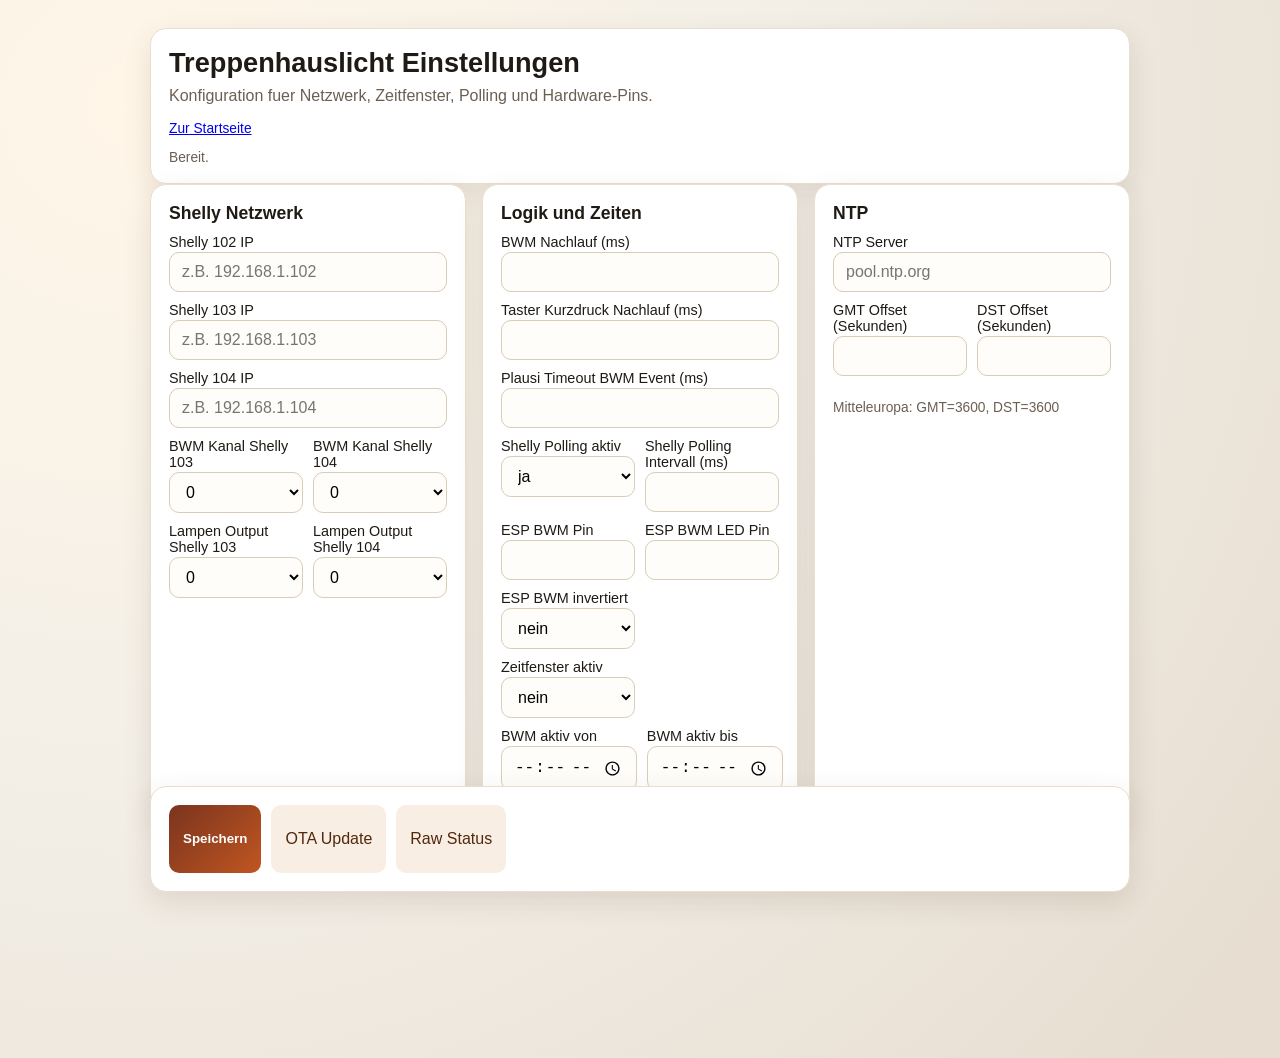
==== data/settings.html @ cbac5c5d "feat: add settings page for configuration of Shelly devices and automation - Introduced a new HTML s" ====
<!doctype html>
<html lang="de">
  <head>
    <meta charset="utf-8">
    <meta name="viewport" content="width=device-width,initial-scale=1,viewport-fit=cover">
    <meta name="theme-color" content="#7b341e">
    <meta name="apple-mobile-web-app-capable" content="yes">
    <meta name="apple-mobile-web-app-title" content="Treppenlicht">
    <title>Treppenhauslicht Einstellungen</title>
    <link rel="icon" type="image/png" sizes="32x32" href="/favicon-32x32.png">
    <link rel="icon" type="image/png" sizes="16x16" href="/favicon-16x16.png">
    <link rel="icon" type="image/svg+xml" href="/favicon.svg">
    <link rel="apple-touch-icon" sizes="180x180" href="/apple-touch-icon.png">
    <link rel="manifest" href="/site.webmanifest">
    <style>
      :root {
        color-scheme: light;
        --bg: #f3efe7;
        --card: #ffffff;
        --text: #1f1a14;
        --accent: #7b341e;
        --accent-2: #c05621;
        --muted: #6b5f52;
      }
      body {
        margin: 0;
        font-family: "Trebuchet MS", "Segoe UI", Tahoma, sans-serif;
        background: radial-gradient(circle at 10% 10%, #fff6e8 0%, var(--bg) 45%, #e6dccf 100%);
        color: var(--text);
        -webkit-text-size-adjust: 100%;
      }
      .wrap {
        max-width: 980px;
        margin: 28px auto;
        padding: 0 16px 88px;
      }
      .grid {
        display: grid;
        gap: 16px;
        grid-template-columns: repeat(auto-fit, minmax(280px, 1fr));
      }
      .card {
        background: var(--card);
        border-radius: 16px;
        padding: 18px;
        box-shadow: 0 10px 28px rgba(71, 46, 30, 0.12);
        border: 1px solid #eadfce;
      }
      h1 {
        margin: 0 0 8px;
        font-size: 1.7rem;
      }
      h2 {
        margin: 0 0 10px;
        font-size: 1.1rem;
      }
      .lead {
        margin-top: 0;
        color: var(--muted);
      }
      label {
        display: block;
        font-size: 0.9rem;
        margin-bottom: 2px;
      }
      input, select {
        width: 100%;
        box-sizing: border-box;
        border: 1px solid #d9ccb8;
        border-radius: 10px;
        padding: 10px 12px;
        margin-bottom: 10px;
        background: #fffdf9;
        font-size: 16px;
      }
      .row {
        display: grid;
        grid-template-columns: 1fr 1fr;
        gap: 10px;
      }
      button {
        border: 0;
        border-radius: 10px;
        padding: 12px 14px;
        cursor: pointer;
        font-weight: 600;
        min-height: 44px;
      }
      .primary {
        background: linear-gradient(135deg, var(--accent) 0%, var(--accent-2) 100%);
        color: #fff;
      }
      .ghost {
        background: #f8eee3;
        color: #52290f;
      }
      .status {
        font-family: Consolas, "Courier New", monospace;
        white-space: pre-wrap;
        background: #f8f5ef;
        border-radius: 10px;
        padding: 10px;
        font-size: 0.88rem;
        max-height: 260px;
        overflow: auto;
      }
      .debuglog {
        font-family: Consolas, "Courier New", monospace;
        white-space: pre-wrap;
        background: #fffaf3;
        border: 1px solid #ecdcc5;
        border-radius: 10px;
        padding: 10px;
        font-size: 0.84rem;
        min-height: 170px;
        max-height: 280px;
        overflow: auto;
      }
      .hint {
        color: var(--muted);
        font-size: 0.86rem;
      }
      .ok {
        color: #0f7a35;
      }
      .err {
        color: #aa1f2d;
      }
      .actions {
        display: flex;
        gap: 10px;
        flex-wrap: wrap;
      }
      .bottom-actions {
        position: sticky;
        bottom: 8px;
        z-index: 5;
        backdrop-filter: blur(4px);
      }
      .menu-toggle {
        display: none;
      }
      .menu-panel {
        display: block;
      }
      .actions a {
        display: inline-flex;
        align-items: center;
        justify-content: center;
        padding: 12px 14px;
        border-radius: 10px;
        background: #f8eee3;
        color: #52290f;
        text-decoration: none;
        min-height: 44px;
      }
      @media (max-width: 680px) {
        .wrap {
          margin: 12px auto;
          padding: 0 10px 84px;
        }
        .card {
          border-radius: 12px;
          padding: 14px;
        }
        .row {
          grid-template-columns: 1fr;
        }
        .actions {
          flex-direction: column;
          gap: 8px;
        }
        .actions button,
        .actions a {
          width: 100%;
          padding: 10px 12px;
          min-height: 40px;
          font-size: 0.9rem;
        }
        .bottom-actions {
          position: fixed;
          left: 10px;
          right: 10px;
          bottom: calc(8px + env(safe-area-inset-bottom));
          max-width: 520px;
          margin: 0 auto;
          padding: 0;
          border: 0;
          box-shadow: none;
          background: transparent;
          backdrop-filter: none;
          z-index: 20;
        }
        .menu-toggle {
          display: block;
          width: 100%;
          border-radius: 14px;
          min-height: 46px;
          box-shadow: 0 8px 20px rgba(71, 46, 30, 0.16);
        }
        .menu-panel {
          display: none;
          margin-bottom: 10px;
          padding: 10px;
          border-radius: 14px;
          background: rgba(255, 255, 255, 0.97);
          border: 1px solid #eadfce;
          box-shadow: 0 8px 20px rgba(71, 46, 30, 0.14);
          backdrop-filter: blur(8px);
        }
        .menu-panel.open {
          display: block;
        }
        .menu-panel .actions {
          flex-direction: row;
          gap: 8px;
        }
        .menu-panel .actions button,
        .menu-panel .actions a {
          flex: 1 1 0;
          min-width: 0;
          padding: 9px 10px;
          min-height: 38px;
          font-size: 0.8rem;
        }
      }
    </style>
  </head>
  <body>
    <div class="wrap">
      <div class="card">
        <h1>Treppenhauslicht Einstellungen</h1>
        <p class="lead">Konfiguration fuer Netzwerk, Zeitfenster, Polling und Hardware-Pins.</p>
        <p class="hint"><a href="/">Zur Startseite</a></p>
        <div id="saveResult" class="hint">Bereit.</div>
      </div>

      <div class="grid">
        <div class="card">
          <h2>Shelly Netzwerk</h2>
          <label for="s102">Shelly 102 IP</label>
          <input id="s102" placeholder="z.B. 192.168.1.102">

          <label for="s103">Shelly 103 IP</label>
          <input id="s103" placeholder="z.B. 192.168.1.103">

          <label for="s104">Shelly 104 IP</label>
          <input id="s104" placeholder="z.B. 192.168.1.104">

          <div class="row">
            <div>
              <label for="ch103">BWM Kanal Shelly 103</label>
              <select id="ch103"><option value="0">0</option><option value="1">1</option></select>
            </div>
            <div>
              <label for="ch104">BWM Kanal Shelly 104</label>
              <select id="ch104"><option value="0">0</option><option value="1">1</option></select>
            </div>
          </div>

          <div class="row">
            <div>
              <label for="out103">Lampen Output Shelly 103</label>
              <select id="out103"><option value="0">0</option><option value="1">1</option></select>
            </div>
            <div>
              <label for="out104">Lampen Output Shelly 104</label>
              <select id="out104"><option value="0">0</option><option value="1">1</option></select>
            </div>
          </div>
        </div>

        <div class="card">
          <h2>Logik und Zeiten</h2>
          <label for="motionDelay">BWM Nachlauf (ms)</label>
          <input id="motionDelay" type="number" min="100" step="100">

          <label for="buttonDelay">Taster Kurzdruck Nachlauf (ms)</label>
          <input id="buttonDelay" type="number" min="100" step="100">

          <label for="eventTimeout">Plausi Timeout BWM Event (ms)</label>
          <input id="eventTimeout" type="number" min="1000" step="1000">

          <div class="row">
            <div>
              <label for="pollingEnabled">Shelly Polling aktiv</label>
              <select id="pollingEnabled"><option value="true">ja</option><option value="false">nein</option></select>
            </div>
            <div>
              <label for="pollingInterval">Shelly Polling Intervall (ms)</label>
              <input id="pollingInterval" type="number" min="1000" step="500">
            </div>
          </div>

          <div class="row">
            <div>
              <label for="espPin">ESP BWM Pin</label>
              <input id="espPin" type="number" min="0" max="39">
            </div>
            <div>
              <label for="espLedPin">ESP BWM LED Pin</label>
              <input id="espLedPin" type="number" min="0" max="39">
            </div>
          </div>

          <div class="row">
            <div>
              <label for="espInvert">ESP BWM invertiert</label>
              <select id="espInvert"><option value="false">nein</option><option value="true">ja</option></select>
            </div>
            <div>
            </div>
          </div>

          <div class="row">
            <div>
              <label for="windowEnabled">Zeitfenster aktiv</label>
              <select id="windowEnabled"><option value="false">nein</option><option value="true">ja</option></select>
            </div>
            <div></div>
          </div>

          <div class="row">
            <div>
              <label for="start">BWM aktiv von</label>
              <input id="start" type="time">
            </div>
            <div>
              <label for="end">BWM aktiv bis</label>
              <input id="end" type="time">
            </div>
          </div>
        </div>

        <div class="card">
          <h2>NTP</h2>
          <label for="ntp">NTP Server</label>
          <input id="ntp" placeholder="pool.ntp.org">
          <div class="row">
            <div>
              <label for="gmt">GMT Offset (Sekunden)</label>
              <input id="gmt" type="number" step="3600">
            </div>
            <div>
              <label for="dst">DST Offset (Sekunden)</label>
              <input id="dst" type="number" step="3600">
            </div>
          </div>
          <p class="hint">Mitteleuropa: GMT=3600, DST=3600</p>
        </div>
      </div>

      <div class="card bottom-actions" style="margin-top:16px">
        <button class="primary menu-toggle" id="menuBtn" type="button">Menü</button>
        <div class="menu-panel" id="menuPanel">
          <div class="actions">
            <button class="primary" id="saveBtn" type="button">Speichern</button>
            <a href="/update">OTA Update</a>
            <a href="/status">Raw Status</a>
          </div>
        </div>
      </div>
    </div>

    <script>
      const q = (id) => document.getElementById(id);

      const toMins = (hhmm) => {
        const [h, m] = (hhmm || "00:00").split(":").map(Number);
        return ((h || 0) * 60 + (m || 0)) % 1440;
      };

      const minsToHHMM = (mins) => {
        const m = ((Number(mins) || 0) + 1440) % 1440;
        const h = String(Math.floor(m / 60)).padStart(2, "0");
        const mm = String(m % 60).padStart(2, "0");
        return `${h}:${mm}`;
      };

      async function loadConfig() {
        const r = await fetch("/api/config");
        const c = await r.json();

        q("s102").value = c.shelly102Ip || "";
        q("s103").value = c.shelly103Ip || "";
        q("s104").value = c.shelly104Ip || "";
        q("ch103").value = String(c.shelly103MotionChannel ?? 0);
        q("ch104").value = String(c.shelly104MotionChannel ?? 0);
        q("out103").value = String(c.shelly103OutputChannel ?? 0);
        q("out104").value = String(c.shelly104OutputChannel ?? 0);
        q("motionDelay").value = c.motionOffDelayMs ?? 60000;
        q("buttonDelay").value = c.buttonShortOverrideMs ?? 120000;
        q("eventTimeout").value = c.motionEventTimeoutMs ?? 180000;
        q("pollingEnabled").value = String(c.shellyPollingEnabled ?? true);
        q("pollingInterval").value = c.shellyPollIntervalMs ?? 5000;
        q("espPin").value = c.espMotionPin ?? 12;
        q("espLedPin").value = c.espMotionLedPin ?? 32;
        q("espInvert").value = String(Boolean(c.espMotionInvert));
        q("windowEnabled").value = String(Boolean(c.timeWindowEnabled));
        q("start").value = c.motionStartHHMM || minsToHHMM(c.motionStartMin || 0);
        q("end").value = c.motionEndHHMM || minsToHHMM(c.motionEndMin || 0);
        q("ntp").value = c.ntpServer || "pool.ntp.org";
        q("gmt").value = c.gmtOffsetSec ?? 3600;
        q("dst").value = c.daylightOffsetSec ?? 3600;
      }

      async function saveConfig() {
        const payload = {
          shelly102Ip: q("s102").value.trim(),
          shelly103Ip: q("s103").value.trim(),
          shelly104Ip: q("s104").value.trim(),
          shelly103MotionChannel: Number(q("ch103").value),
          shelly104MotionChannel: Number(q("ch104").value),
          shelly103OutputChannel: Number(q("out103").value),
          shelly104OutputChannel: Number(q("out104").value),
          motionOffDelayMs: Number(q("motionDelay").value),
          buttonShortOverrideMs: Number(q("buttonDelay").value),
          motionEventTimeoutMs: Number(q("eventTimeout").value),
          shellyPollingEnabled: q("pollingEnabled").value === "true",
          shellyPollIntervalMs: Number(q("pollingInterval").value),
          espMotionPin: Number(q("espPin").value),
          espMotionLedPin: Number(q("espLedPin").value),
          espMotionInvert: q("espInvert").value === "true",
          timeWindowEnabled: q("windowEnabled").value === "true",
          motionStartMin: toMins(q("start").value),
          motionEndMin: toMins(q("end").value),
          ntpServer: q("ntp").value.trim(),
          gmtOffsetSec: Number(q("gmt").value),
          daylightOffsetSec: Number(q("dst").value)
        };

        const r = await fetch("/api/config", {
          method: "POST",
          headers: { "Content-Type": "application/json" },
          body: JSON.stringify(payload)
        });

        const box = q("saveResult");
        if (r.ok) {
          box.className = "ok";
          box.textContent = "Gespeichert.";
        } else {
          box.className = "err";
          box.textContent = "Speichern fehlgeschlagen.";
        }
      }

      q("saveBtn").addEventListener("click", saveConfig);
      q("menuBtn").addEventListener("click", () => {
        q("menuPanel").classList.toggle("open");
      });

      loadConfig();
    </script>
  </body>
</html>
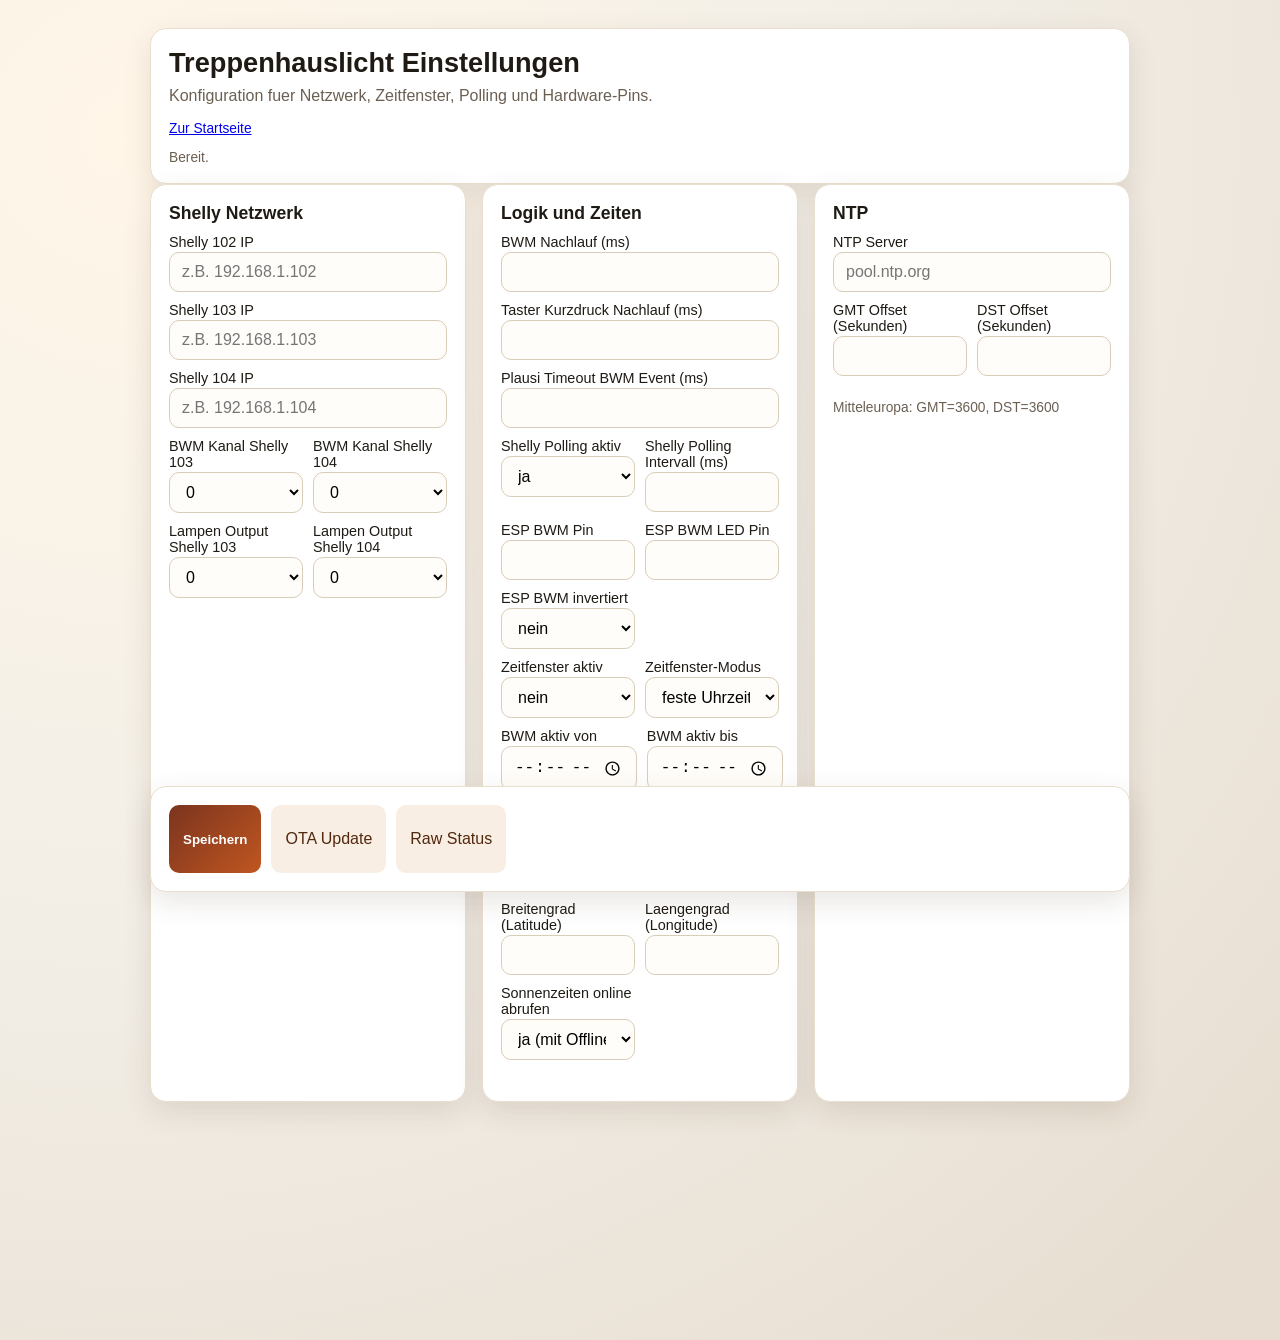
==== commit dd979b26: "Implement sun-based time window logic for lighting control - Added configuration options for sun-bas" ====
--- a/data/settings.html
+++ b/data/settings.html
@@ -317,10 +317,13 @@
               <label for="windowEnabled">Zeitfenster aktiv</label>
               <select id="windowEnabled"><option value="false">nein</option><option value="true">ja</option></select>
             </div>
-            <div></div>
-          </div>
-
-          <div class="row">
+            <div>
+              <label for="windowMode">Zeitfenster-Modus</label>
+              <select id="windowMode"><option value="fixed">feste Uhrzeit</option><option value="sun">Sonnenauf-/untergang</option></select>
+            </div>
+          </div>
+
+          <div class="row" id="fixedWindowRow">
             <div>
               <label for="start">BWM aktiv von</label>
               <input id="start" type="time">
@@ -330,6 +333,37 @@
               <input id="end" type="time">
             </div>
           </div>
+
+          <div class="row" id="sunWindowRow">
+            <div>
+              <label for="sunsetOffset">Offset vor Sonnenuntergang (Min)</label>
+              <input id="sunsetOffset" type="number" step="1">
+            </div>
+            <div>
+              <label for="sunriseOffset">Offset nach Sonnenaufgang (Min)</label>
+              <input id="sunriseOffset" type="number" step="1">
+            </div>
+          </div>
+
+          <div class="row" id="sunLocationRow">
+            <div>
+              <label for="latitude">Breitengrad (Latitude)</label>
+              <input id="latitude" type="number" step="0.0001" min="-90" max="90">
+            </div>
+            <div>
+              <label for="longitude">Laengengrad (Longitude)</label>
+              <input id="longitude" type="number" step="0.0001" min="-180" max="180">
+            </div>
+          </div>
+
+          <div class="row" id="sunOnlineRow">
+            <div>
+              <label for="sunOnline">Sonnenzeiten online abrufen</label>
+              <select id="sunOnline"><option value="true">ja (mit Offline-Fallback)</option><option value="false">nein (nur Berechnung)</option></select>
+            </div>
+            <div></div>
+          </div>
+          <p class="hint" id="sunHint"></p>
         </div>
 
         <div class="card">
@@ -397,8 +431,15 @@
         q("espLedPin").value = c.espMotionLedPin ?? 32;
         q("espInvert").value = String(Boolean(c.espMotionInvert));
         q("windowEnabled").value = String(Boolean(c.timeWindowEnabled));
+        q("windowMode").value = c.windowUseSun ? "sun" : "fixed";
         q("start").value = c.motionStartHHMM || minsToHHMM(c.motionStartMin || 0);
         q("end").value = c.motionEndHHMM || minsToHHMM(c.motionEndMin || 0);
+        q("sunsetOffset").value = c.sunsetOffsetMin ?? 0;
+        q("sunriseOffset").value = c.sunriseOffsetMin ?? 0;
+        q("latitude").value = c.latitude ?? 52.52;
+        q("longitude").value = c.longitude ?? 13.405;
+        q("sunOnline").value = String(c.sunOnlineLookup ?? true);
+        updateWindowModeVisibility();
         q("ntp").value = c.ntpServer || "pool.ntp.org";
         q("gmt").value = c.gmtOffsetSec ?? 3600;
         q("dst").value = c.daylightOffsetSec ?? 3600;
@@ -424,6 +465,12 @@
           timeWindowEnabled: q("windowEnabled").value === "true",
           motionStartMin: toMins(q("start").value),
           motionEndMin: toMins(q("end").value),
+          windowUseSun: q("windowMode").value === "sun",
+          sunsetOffsetMin: Number(q("sunsetOffset").value),
+          sunriseOffsetMin: Number(q("sunriseOffset").value),
+          latitude: Number(q("latitude").value),
+          longitude: Number(q("longitude").value),
+          sunOnlineLookup: q("sunOnline").value === "true",
           ntpServer: q("ntp").value.trim(),
           gmtOffsetSec: Number(q("gmt").value),
           daylightOffsetSec: Number(q("dst").value)
@@ -450,7 +497,30 @@
         q("menuPanel").classList.toggle("open");
       });
 
+      function updateWindowModeVisibility() {
+        const useSun = q("windowMode").value === "sun";
+        q("fixedWindowRow").style.display = useSun ? "none" : "";
+        q("sunWindowRow").style.display = useSun ? "" : "none";
+        q("sunLocationRow").style.display = useSun ? "" : "none";
+        q("sunOnlineRow").style.display = useSun ? "" : "none";
+      }
+
+      q("windowMode").addEventListener("change", updateWindowModeVisibility);
+
+      async function loadSunHint() {
+        try {
+          const r = await fetch("/api/state");
+          const s = await r.json();
+          if (s.sunrise && s.sunset) {
+            q("sunHint").textContent = `Heute berechnet: Sonnenaufgang ${s.sunrise}, Sonnenuntergang ${s.sunset}`;
+          }
+        } catch (e) {
+          // Ignorieren, Hinweis bleibt leer
+        }
+      }
+
       loadConfig();
+      loadSunHint();
     </script>
   </body>
 </html>
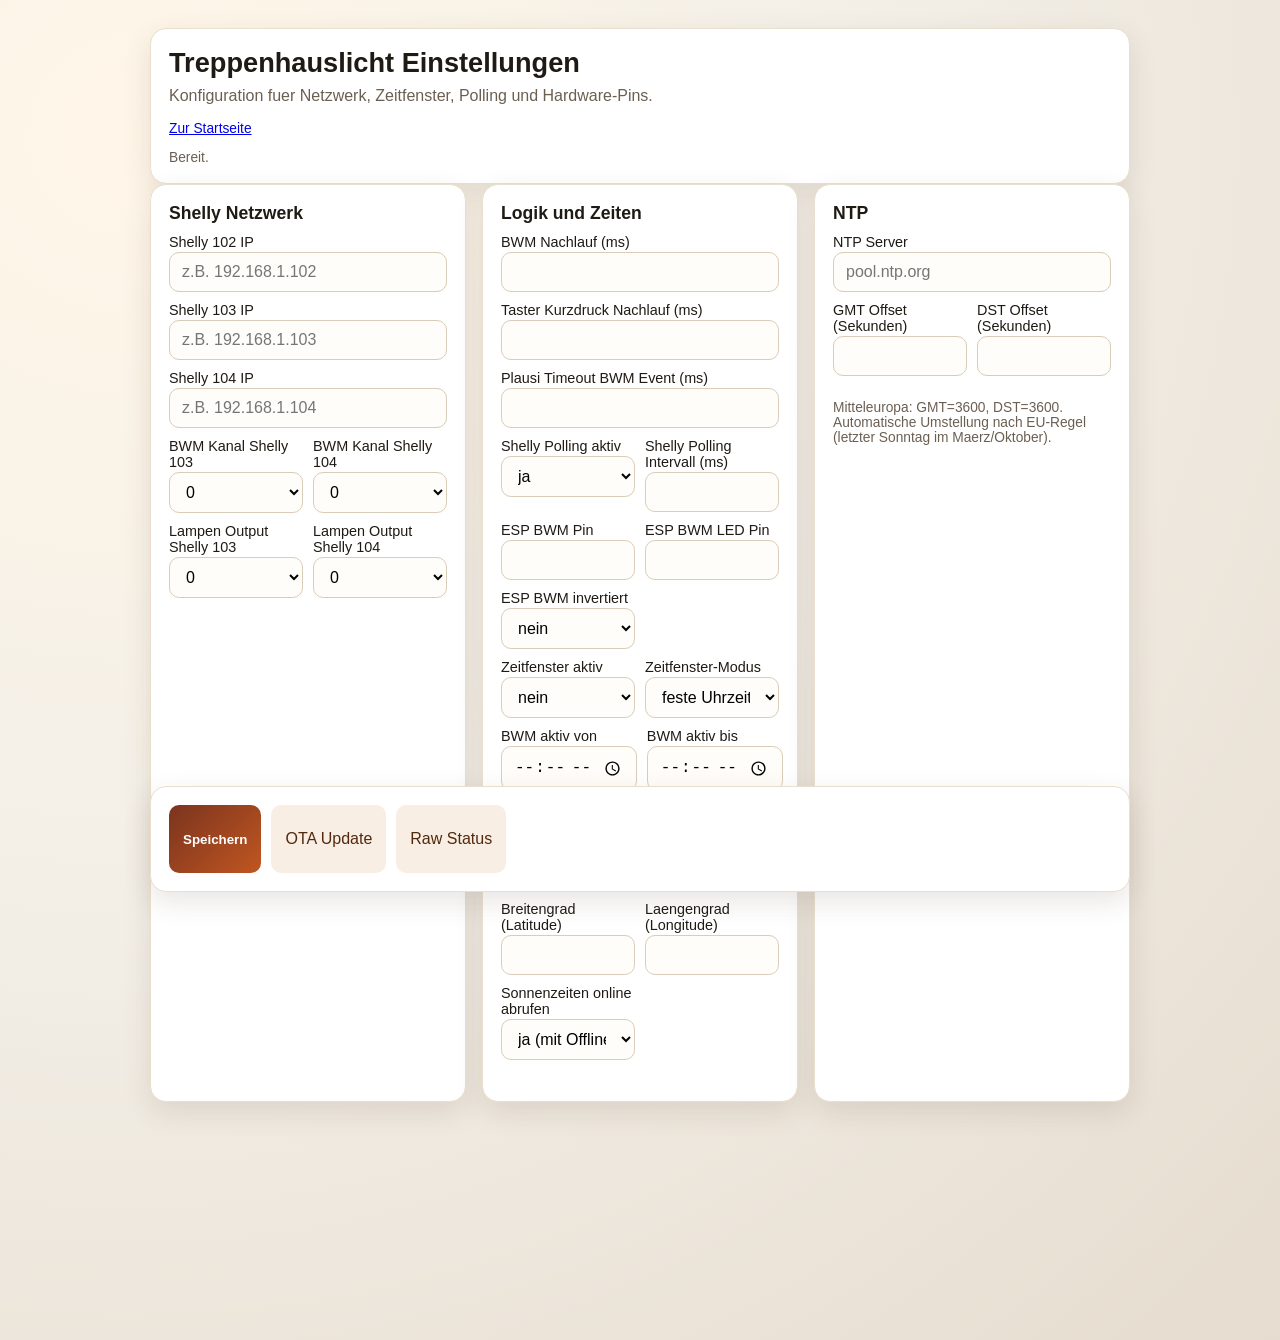
==== commit 5c5bce07: "feat: enhance time zone configuration and update API endpoints for status" ====
--- a/data/settings.html
+++ b/data/settings.html
@@ -380,7 +380,7 @@
               <input id="dst" type="number" step="3600">
             </div>
           </div>
-          <p class="hint">Mitteleuropa: GMT=3600, DST=3600</p>
+          <p class="hint">Mitteleuropa: GMT=3600, DST=3600. Automatische Umstellung nach EU-Regel (letzter Sonntag im Maerz/Oktober).</p>
         </div>
       </div>
 
@@ -509,7 +509,7 @@
 
       async function loadSunHint() {
         try {
-          const r = await fetch("/api/state");
+          const r = await fetch("/api/status");
           const s = await r.json();
           if (s.sunrise && s.sunset) {
             q("sunHint").textContent = `Heute berechnet: Sonnenaufgang ${s.sunrise}, Sonnenuntergang ${s.sunset}`;
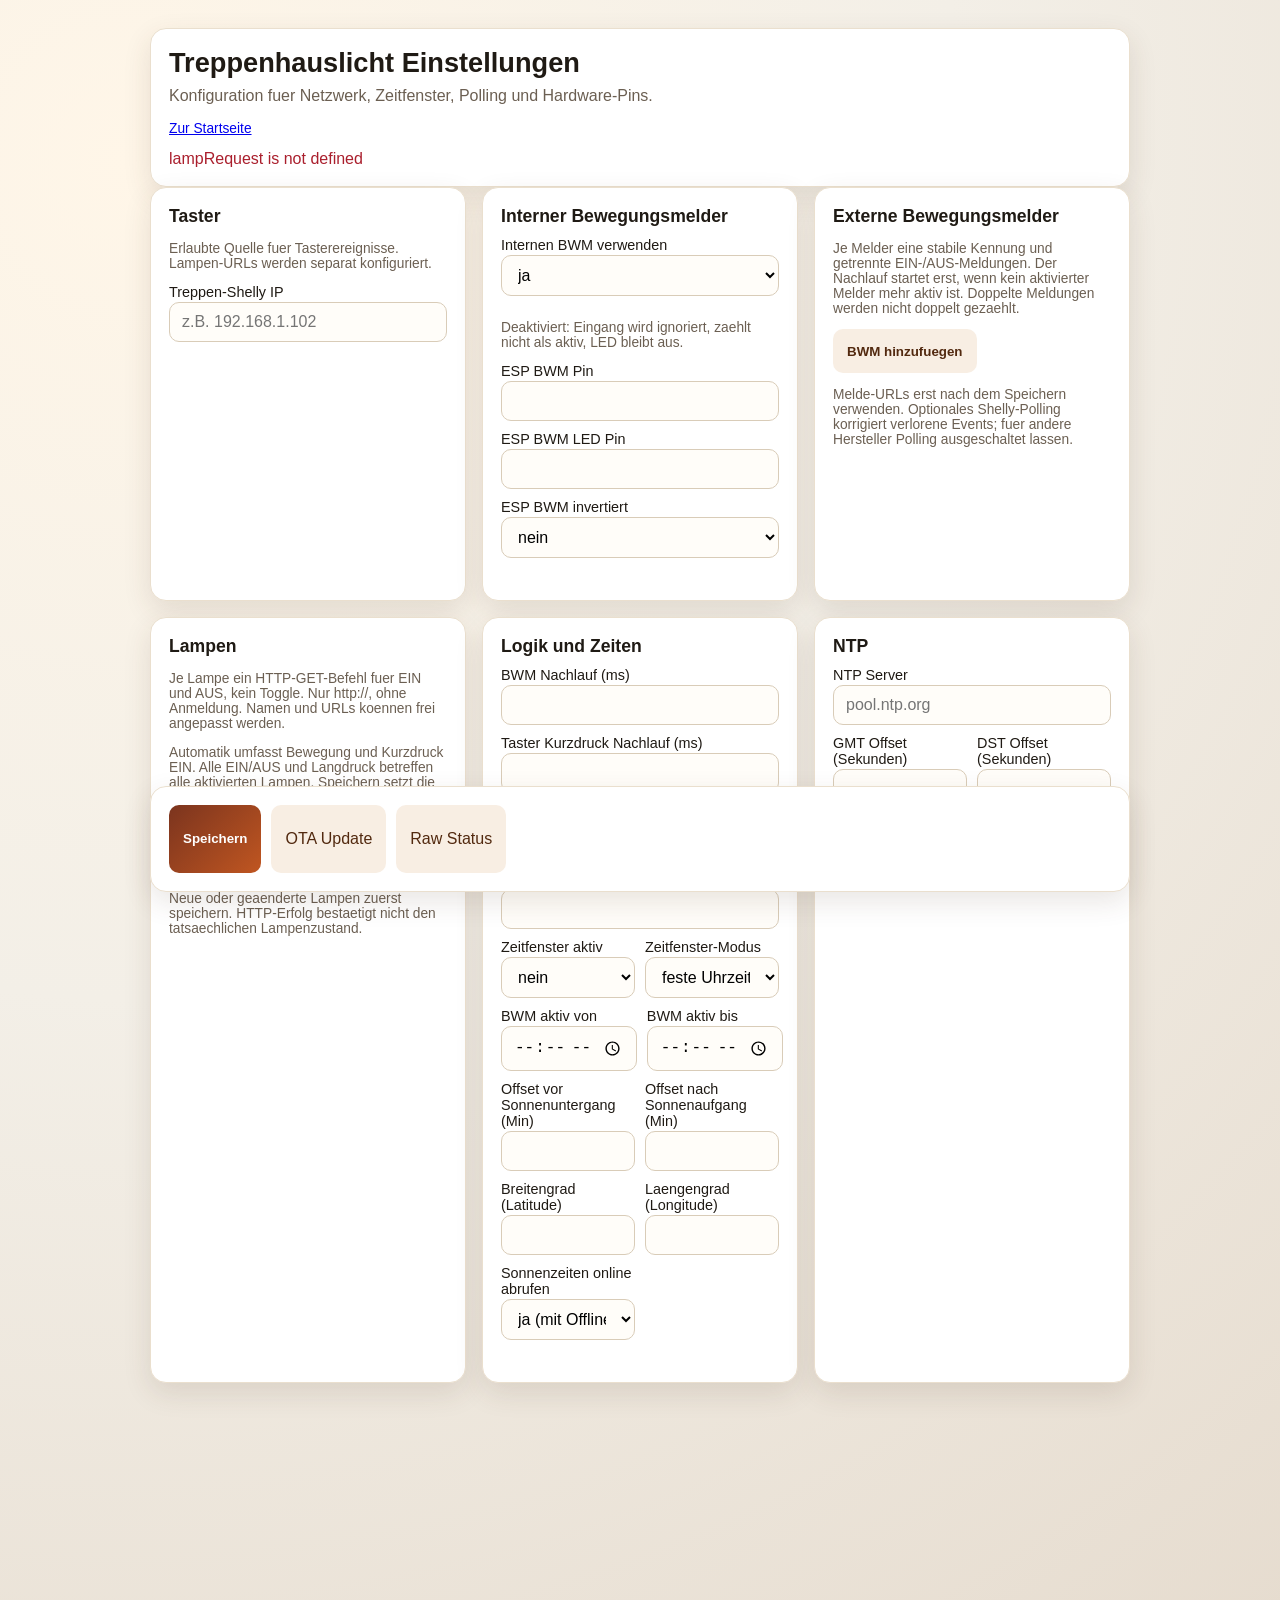
==== commit 52132dfa: "feat: Refactor app configuration to support legacy lamps and motion sensors - Introduced legacyLamps" ====
--- a/data/settings.html
+++ b/data/settings.html
@@ -120,6 +120,15 @@
         color: var(--muted);
         font-size: 0.86rem;
       }
+      .lamp-editor, .motion-editor {
+        border-top: 1px solid #eadfce;
+        margin-top: 16px;
+        padding-top: 16px;
+      }
+      .lamp-editor input[type="checkbox"], .motion-editor input[type="checkbox"] {
+        width: auto;
+        margin-right: 8px;
+      }
       .ok {
         color: #0f7a35;
       }
@@ -237,37 +246,43 @@
 
       <div class="grid">
         <div class="card">
-          <h2>Shelly Netzwerk</h2>
-          <label for="s102">Shelly 102 IP</label>
+          <h2>Taster</h2>
+          <p class="hint">Erlaubte Quelle fuer Tasterereignisse. Lampen-URLs werden separat konfiguriert.</p>
+          <label for="s102">Treppen-Shelly IP</label>
           <input id="s102" placeholder="z.B. 192.168.1.102">
-
-          <label for="s103">Shelly 103 IP</label>
-          <input id="s103" placeholder="z.B. 192.168.1.103">
-
-          <label for="s104">Shelly 104 IP</label>
-          <input id="s104" placeholder="z.B. 192.168.1.104">
-
-          <div class="row">
-            <div>
-              <label for="ch103">BWM Kanal Shelly 103</label>
-              <select id="ch103"><option value="0">0</option><option value="1">1</option></select>
-            </div>
-            <div>
-              <label for="ch104">BWM Kanal Shelly 104</label>
-              <select id="ch104"><option value="0">0</option><option value="1">1</option></select>
-            </div>
-          </div>
-
-          <div class="row">
-            <div>
-              <label for="out103">Lampen Output Shelly 103</label>
-              <select id="out103"><option value="0">0</option><option value="1">1</option></select>
-            </div>
-            <div>
-              <label for="out104">Lampen Output Shelly 104</label>
-              <select id="out104"><option value="0">0</option><option value="1">1</option></select>
-            </div>
-          </div>
+        </div>
+
+        <div class="card">
+          <h2>Interner Bewegungsmelder</h2>
+          <label for="espEnabled">Internen BWM verwenden</label>
+          <select id="espEnabled"><option value="true">ja</option><option value="false">nein</option></select>
+          <p class="hint">Deaktiviert: Eingang wird ignoriert, zaehlt nicht als aktiv, LED bleibt aus.</p>
+          <label for="espPin">ESP BWM Pin</label>
+          <input id="espPin" type="number" min="0" max="39">
+          <label for="espLedPin">ESP BWM LED Pin</label>
+          <input id="espLedPin" type="number" min="0" max="39">
+          <label for="espInvert">ESP BWM invertiert</label>
+          <select id="espInvert"><option value="false">nein</option><option value="true">ja</option></select>
+          <p class="hint" id="localMotionStatus"></p>
+        </div>
+
+        <div class="card">
+          <h2>Externe Bewegungsmelder</h2>
+          <p class="hint">Je Melder eine stabile Kennung und getrennte EIN-/AUS-Meldungen. Der Nachlauf startet erst, wenn kein aktivierter Melder mehr aktiv ist. Doppelte Meldungen werden nicht doppelt gezaehlt.</p>
+          <div id="motionEditors"></div>
+          <button class="ghost" id="addMotionBtn" type="button" disabled>BWM hinzufuegen</button>
+          <p class="hint" id="motionLimit"></p>
+          <p class="hint">Melde-URLs erst nach dem Speichern verwenden. Optionales Shelly-Polling korrigiert verlorene Events; fuer andere Hersteller Polling ausgeschaltet lassen.</p>
+        </div>
+
+        <div class="card">
+          <h2>Lampen</h2>
+          <p class="hint">Je Lampe ein HTTP-GET-Befehl fuer EIN und AUS, kein Toggle. Nur http://, ohne Anmeldung. Namen und URLs koennen frei angepasst werden.</p>
+          <p class="hint">Automatik umfasst Bewegung und Kurzdruck EIN. Alle EIN/AUS und Langdruck betreffen alle aktivierten Lampen. Speichern setzt die Lampen zunaechst AUS.</p>
+          <div id="lampEditors"></div>
+          <button class="ghost" id="addLampBtn" type="button" disabled>Lampe hinzufuegen</button>
+          <p class="hint" id="lampLimit"></p>
+          <p class="hint">Tests verwenden den gespeicherten Stand. Neue oder geaenderte Lampen zuerst speichern. HTTP-Erfolg bestaetigt nicht den tatsaechlichen Lampenzustand.</p>
         </div>
 
         <div class="card">
@@ -281,36 +296,8 @@
           <label for="eventTimeout">Plausi Timeout BWM Event (ms)</label>
           <input id="eventTimeout" type="number" min="1000" step="1000">
 
-          <div class="row">
-            <div>
-              <label for="pollingEnabled">Shelly Polling aktiv</label>
-              <select id="pollingEnabled"><option value="true">ja</option><option value="false">nein</option></select>
-            </div>
-            <div>
-              <label for="pollingInterval">Shelly Polling Intervall (ms)</label>
-              <input id="pollingInterval" type="number" min="1000" step="500">
-            </div>
-          </div>
-
-          <div class="row">
-            <div>
-              <label for="espPin">ESP BWM Pin</label>
-              <input id="espPin" type="number" min="0" max="39">
-            </div>
-            <div>
-              <label for="espLedPin">ESP BWM LED Pin</label>
-              <input id="espLedPin" type="number" min="0" max="39">
-            </div>
-          </div>
-
-          <div class="row">
-            <div>
-              <label for="espInvert">ESP BWM invertiert</label>
-              <select id="espInvert"><option value="false">nein</option><option value="true">ja</option></select>
-            </div>
-            <div>
-            </div>
-          </div>
+          <label for="pollingInterval">BWM Shelly-Polling Intervall (ms)</label>
+          <input id="pollingInterval" type="number" min="1000" max="60000" step="500">
 
           <div class="row">
             <div>
@@ -388,7 +375,7 @@
         <button class="primary menu-toggle" id="menuBtn" type="button">Menü</button>
         <div class="menu-panel" id="menuPanel">
           <div class="actions">
-            <button class="primary" id="saveBtn" type="button">Speichern</button>
+            <button class="primary" id="saveBtn" type="button" disabled>Speichern</button>
             <a href="/update">OTA Update</a>
             <a href="/status">Raw Status</a>
           </div>
@@ -396,8 +383,187 @@
       </div>
     </div>
 
+    <script src="/lamps.js"></script>
+    <script src="/motion.js"></script>
     <script>
       const q = (id) => document.getElementById(id);
+      let savedLamps = new Map();
+      let maxLamps = 0;
+      let maxMotionSensors = 0;
+
+      function readMotionEditor(editor) {
+        return {
+          id: editor.dataset.id,
+          name: editor.querySelector('[data-field="name"]').value.trim(),
+          enabled: editor.querySelector('[data-field="enabled"]').checked,
+          pollingEnabled: editor.querySelector('[data-field="pollingEnabled"]').checked,
+          pollHost: editor.querySelector('[data-field="pollHost"]').value.trim(),
+          pollChannel: Number(editor.querySelector('[data-field="pollChannel"]').value),
+          legacyNode: editor.dataset.legacyNode
+        };
+      }
+
+      function updateMotionLimit() {
+        const count = q("motionEditors").children.length;
+        q("addMotionBtn").disabled = count >= maxMotionSensors;
+        q("motionLimit").textContent = `${count} / ${maxMotionSensors} externe BWM`;
+      }
+
+      function addMotionEditor(sensor) {
+        const editor = document.createElement("section");
+        editor.className = "motion-editor";
+        editor.dataset.id = sensor.id;
+        editor.dataset.legacyNode = sensor.legacyNode;
+        editor.innerHTML = `
+          <label>Name <input data-field="name" maxlength="80"></label>
+          <label>Kennung <input data-field="id" readonly></label>
+          <label><input data-field="enabled" type="checkbox">Aktiviert</label>
+          <label><input data-field="pollingEnabled" type="checkbox">Shelly-Polling verwenden</label>
+          <label>Polling Host (IP oder Hostname, optional :Port) <input data-field="pollHost" placeholder="192.168.178.103"></label>
+          <label>Eingangskanal <input data-field="pollChannel" type="number" min="0" max="255"></label>
+          <label>EIN-Melde-URL <input data-url="on" readonly></label>
+          <button class="ghost" data-copy="on" type="button">EIN-URL kopieren</button>
+          <label>AUS-Melde-URL <input data-url="off" readonly></label>
+          <button class="ghost" data-copy="off" type="button">AUS-URL kopieren</button>
+          <p class="hint motion-legacy"></p>
+          <p class="hint motion-status" role="status"></p>
+          <button class="ghost" data-remove type="button">Entfernen</button>`;
+        for (const field of ["id", "name", "pollHost", "pollChannel"]) {
+          editor.querySelector(`[data-field="${field}"]`).value = sensor[field];
+        }
+        for (const field of ["enabled", "pollingEnabled"]) {
+          editor.querySelector(`[data-field="${field}"]`).checked = sensor[field];
+        }
+        for (const on of [true, false]) {
+          const field = editor.querySelector(`[data-url="${on ? "on" : "off"}"]`);
+          field.value = motionEventUrl(location.origin, sensor.id, on);
+          editor.querySelector(`[data-copy="${on ? "on" : "off"}"]`).addEventListener("click", async () => {
+            field.focus();
+            field.select();
+            if (!navigator.clipboard || !window.isSecureContext) {
+              q("saveResult").className = "hint";
+              q("saveResult").textContent = "URL markiert. Mit Strg+C oder dem Kopiermenue kopieren.";
+              return;
+            }
+            try {
+              await navigator.clipboard.writeText(field.value);
+              q("saveResult").className = "hint";
+              q("saveResult").textContent = "URL kopiert.";
+            } catch (e) {
+              showError(new Error(`Kopieren fehlgeschlagen: ${e.message}. URL ist zum manuellen Kopieren markiert.`));
+            }
+          });
+        }
+        const pollToggle = editor.querySelector('[data-field="pollingEnabled"]');
+        const updatePolling = () => {
+          editor.querySelector('[data-field="pollHost"]').disabled = !pollToggle.checked;
+          // Legacy event URLs still use this channel even when polling is off.
+          editor.querySelector('[data-field="pollChannel"]').disabled = !pollToggle.checked && !sensor.legacyNode;
+        };
+        pollToggle.addEventListener("change", updatePolling);
+        updatePolling();
+        editor.querySelector(".motion-legacy").textContent = sensor.legacyNode ?
+          `Bisherige URLs mit node=${sensor.legacyNode} funktionieren weiterhin. Kanalfilter entspricht dem Eingangskanal.` : "";
+        editor.querySelector("[data-remove]").addEventListener("click", () => {
+          editor.remove();
+          updateMotionLimit();
+        });
+        q("motionEditors").append(editor);
+        updateMotionLimit();
+      }
+
+      function showError(error) {
+        q("saveResult").className = "err";
+        q("saveResult").textContent = error.message;
+      }
+
+      function readLampEditor(editor) {
+        return {
+          id: editor.dataset.id,
+          name: editor.querySelector('[data-field="name"]').value.trim(),
+          onUrl: editor.querySelector('[data-field="onUrl"]').value.trim(),
+          offUrl: editor.querySelector('[data-field="offUrl"]').value.trim(),
+          enabled: editor.querySelector('[data-field="enabled"]').checked,
+          automation: editor.querySelector('[data-field="automation"]').checked,
+          buttonGuard: editor.querySelector('[data-field="buttonGuard"]').checked
+        };
+      }
+
+      function updateLampEditor(editor) {
+        const lamp = readLampEditor(editor);
+        const saved = savedLamps.get(lamp.id);
+        const canTest = lamp.enabled && saved && JSON.stringify(saved) === JSON.stringify(lamp);
+        editor.querySelectorAll("[data-test]").forEach((button) => { button.disabled = !canTest; });
+        editor.querySelector(".lamp-test-hint").textContent = canTest ? "" : "Zum Testen aktivieren und Aenderungen speichern.";
+      }
+
+      function updateLampLimit() {
+        const count = q("lampEditors").children.length;
+        q("addLampBtn").disabled = count >= maxLamps;
+        q("lampLimit").textContent = `${count} / ${maxLamps} Lampen (ESP32-Speicherlimit)`;
+      }
+
+      function addLampEditor(lamp) {
+        const editor = document.createElement("section");
+        editor.className = "lamp-editor";
+        editor.dataset.id = lamp.id;
+        editor.innerHTML = `
+          <label>Name <input data-field="name" maxlength="80"></label>
+          <label>EIN-URL <input data-field="onUrl" type="url" maxlength="512" placeholder="http://192.168.178.102/rpc/Switch.Set?id=0&on=true"></label>
+          <label>AUS-URL <input data-field="offUrl" type="url" maxlength="512" placeholder="http://192.168.178.102/rpc/Switch.Set?id=0&on=false"></label>
+          <label><input data-field="enabled" type="checkbox">Aktiviert</label>
+          <label><input data-field="automation" type="checkbox">Bei Bewegung / Kurzdruck EIN einschalten</label>
+          <label><input data-field="buttonGuard" type="checkbox">Taster-Rueckkopplungsschutz (Treppen-Shelly)</label>
+          <div class="actions">
+            <button class="ghost" data-test="true" type="button">EIN testen</button>
+            <button class="ghost" data-test="false" type="button">AUS testen</button>
+            <button class="ghost" data-remove type="button">Entfernen</button>
+          </div>
+          <p class="hint lamp-test-hint"></p>
+          <p class="hint lamp-status" role="status"></p>`;
+        for (const field of ["name", "onUrl", "offUrl"]) editor.querySelector(`[data-field="${field}"]`).value = lamp[field];
+        for (const field of ["enabled", "automation", "buttonGuard"]) editor.querySelector(`[data-field="${field}"]`).checked = lamp[field];
+        editor.addEventListener("input", () => updateLampEditor(editor));
+        editor.querySelector("[data-remove]").addEventListener("click", () => {
+          editor.remove();
+          updateLampLimit();
+        });
+        editor.querySelectorAll("[data-test]").forEach((button) => {
+          button.addEventListener("click", async () => {
+            button.disabled = true;
+            try {
+              await lampRequest("/api/manual/relay", { id: lamp.id, on: button.dataset.test === "true" });
+              editor.querySelector(".lamp-status").textContent = "Test angefordert ...";
+              await loadLampStatus();
+            } catch (e) {
+              showError(e);
+            } finally {
+              updateLampEditor(editor);
+            }
+          });
+        });
+        q("lampEditors").append(editor);
+        updateLampEditor(editor);
+        updateLampLimit();
+      }
+
+      async function loadLampStatus() {
+        const state = await lampRequest("/api/status");
+        const local = state.motionSensors.find((sensor) => sensor.local);
+        q("localMotionStatus").textContent = local ? motionStatusText(local) : "";
+        for (const editor of q("motionEditors").children) {
+          const sensor = state.motionSensors.find((entry) => entry.id === editor.dataset.id);
+          const status = editor.querySelector(".motion-status");
+          status.textContent = sensor ? motionStatusText(sensor) : "Noch nicht gespeichert";
+          status.classList.toggle("err", Boolean(sensor && sensor.enabled && (sensor.timedOut || sensor.pollHealthy === false)));
+        }
+        for (const editor of q("lampEditors").children) {
+          const lamp = state.lamps.find((entry) => entry.id === editor.dataset.id);
+          const status = editor.querySelector(".lamp-status");
+          status.textContent = lamp ? lampStatusText(lamp) : "Noch nicht gespeichert";
+          status.classList.toggle("err", Boolean(lamp && lamp.error && !lamp.pending));
+        }
+      }
 
       const toMins = (hhmm) => {
         const [h, m] = (hhmm || "00:00").split(":").map(Number);
@@ -412,20 +578,23 @@
       };
 
       async function loadConfig() {
-        const r = await fetch("/api/config");
-        const c = await r.json();
+        const c = await lampRequest("/api/config");
+        maxLamps = c.maxLamps;
+        maxMotionSensors = c.maxMotionSensors;
+        q("motionEditors").replaceChildren();
+        c.motionSensors.forEach(addMotionEditor);
+        updateMotionLimit();
+        savedLamps = new Map(c.lamps.map((lamp) => [lamp.id, lamp]));
+        q("lampEditors").replaceChildren();
+        c.lamps.forEach(addLampEditor);
+        updateLampLimit();
+        q("saveBtn").disabled = false;
 
         q("s102").value = c.shelly102Ip || "";
-        q("s103").value = c.shelly103Ip || "";
-        q("s104").value = c.shelly104Ip || "";
-        q("ch103").value = String(c.shelly103MotionChannel ?? 0);
-        q("ch104").value = String(c.shelly104MotionChannel ?? 0);
-        q("out103").value = String(c.shelly103OutputChannel ?? 0);
-        q("out104").value = String(c.shelly104OutputChannel ?? 0);
+        q("espEnabled").value = String(c.espMotionEnabled);
         q("motionDelay").value = c.motionOffDelayMs ?? 60000;
         q("buttonDelay").value = c.buttonShortOverrideMs ?? 120000;
         q("eventTimeout").value = c.motionEventTimeoutMs ?? 180000;
-        q("pollingEnabled").value = String(c.shellyPollingEnabled ?? true);
         q("pollingInterval").value = c.shellyPollIntervalMs ?? 5000;
         q("espPin").value = c.espMotionPin ?? 12;
         q("espLedPin").value = c.espMotionLedPin ?? 32;
@@ -448,16 +617,12 @@
       async function saveConfig() {
         const payload = {
           shelly102Ip: q("s102").value.trim(),
-          shelly103Ip: q("s103").value.trim(),
-          shelly104Ip: q("s104").value.trim(),
-          shelly103MotionChannel: Number(q("ch103").value),
-          shelly104MotionChannel: Number(q("ch104").value),
-          shelly103OutputChannel: Number(q("out103").value),
-          shelly104OutputChannel: Number(q("out104").value),
+          espMotionEnabled: q("espEnabled").value === "true",
+          motionSensors: Array.from(q("motionEditors").children, readMotionEditor),
+          lamps: Array.from(q("lampEditors").children, readLampEditor),
           motionOffDelayMs: Number(q("motionDelay").value),
           buttonShortOverrideMs: Number(q("buttonDelay").value),
           motionEventTimeoutMs: Number(q("eventTimeout").value),
-          shellyPollingEnabled: q("pollingEnabled").value === "true",
           shellyPollIntervalMs: Number(q("pollingInterval").value),
           espMotionPin: Number(q("espPin").value),
           espMotionLedPin: Number(q("espLedPin").value),
@@ -476,23 +641,36 @@
           daylightOffsetSec: Number(q("dst").value)
         };
 
-        const r = await fetch("/api/config", {
-          method: "POST",
-          headers: { "Content-Type": "application/json" },
-          body: JSON.stringify(payload)
+        q("saveBtn").disabled = true;
+        try {
+          await lampRequest("/api/config", payload);
+          savedLamps = new Map(payload.lamps.map((lamp) => [lamp.id, lamp]));
+          Array.from(q("lampEditors").children).forEach(updateLampEditor);
+          q("saveResult").className = "ok";
+          q("saveResult").textContent = "Gespeichert. Lampen werden AUS geschaltet.";
+        } finally {
+          q("saveBtn").disabled = false;
+        }
+      }
+
+      q("saveBtn").addEventListener("click", () => saveConfig().catch(showError));
+      q("addLampBtn").addEventListener("click", () => {
+        if (q("lampEditors").children.length >= maxLamps) return;
+        const random = crypto.getRandomValues(new Uint32Array(2));
+        addLampEditor({
+          id: `lamp-${random[0].toString(16)}-${random[1].toString(16)}`,
+          name: "Neue Lampe", onUrl: "", offUrl: "", enabled: true, automation: true, buttonGuard: false
         });
-
-        const box = q("saveResult");
-        if (r.ok) {
-          box.className = "ok";
-          box.textContent = "Gespeichert.";
-        } else {
-          box.className = "err";
-          box.textContent = "Speichern fehlgeschlagen.";
-        }
-      }
-
-      q("saveBtn").addEventListener("click", saveConfig);
+      });
+      q("addMotionBtn").addEventListener("click", () => {
+        if (q("motionEditors").children.length >= maxMotionSensors) return;
+        const random = crypto.getRandomValues(new Uint32Array(2));
+        addMotionEditor({
+          id: `bwm-${random[0].toString(16)}-${random[1].toString(16)}`,
+          name: "Neuer BWM", enabled: true, pollingEnabled: false,
+          pollHost: "", pollChannel: 0, legacyNode: ""
+        });
+      });
       q("menuBtn").addEventListener("click", () => {
         q("menuPanel").classList.toggle("open");
       });
@@ -519,7 +697,8 @@
         }
       }
 
-      loadConfig();
+      loadConfig().then(loadLampStatus).catch(showError);
+      setInterval(() => loadLampStatus().catch(showError), 1500);
       loadSunHint();
     </script>
   </body>
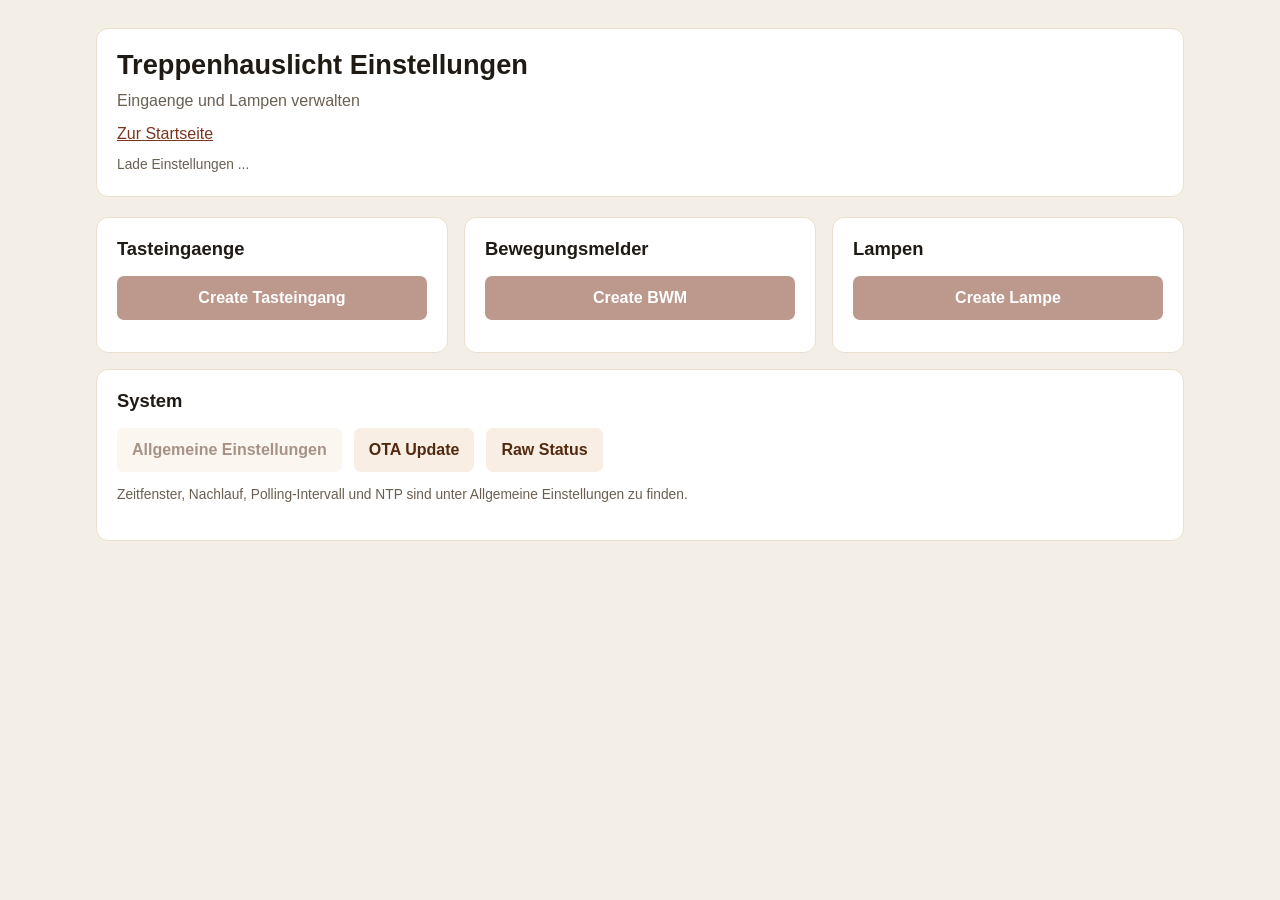
==== commit be7522eb: "feat: add button source configuration and migration - Introduced ButtonSourceConfig structure to man" ====
--- a/data/settings.html
+++ b/data/settings.html
@@ -8,698 +8,209 @@
     <meta name="apple-mobile-web-app-title" content="Treppenlicht">
     <title>Treppenhauslicht Einstellungen</title>
     <link rel="icon" type="image/png" sizes="32x32" href="/favicon-32x32.png">
-    <link rel="icon" type="image/png" sizes="16x16" href="/favicon-16x16.png">
     <link rel="icon" type="image/svg+xml" href="/favicon.svg">
     <link rel="apple-touch-icon" sizes="180x180" href="/apple-touch-icon.png">
     <link rel="manifest" href="/site.webmanifest">
     <style>
-      :root {
-        color-scheme: light;
-        --bg: #f3efe7;
-        --card: #ffffff;
-        --text: #1f1a14;
-        --accent: #7b341e;
-        --accent-2: #c05621;
-        --muted: #6b5f52;
-      }
-      body {
-        margin: 0;
-        font-family: "Trebuchet MS", "Segoe UI", Tahoma, sans-serif;
-        background: radial-gradient(circle at 10% 10%, #fff6e8 0%, var(--bg) 45%, #e6dccf 100%);
-        color: var(--text);
-        -webkit-text-size-adjust: 100%;
-      }
-      .wrap {
-        max-width: 980px;
-        margin: 28px auto;
-        padding: 0 16px 88px;
-      }
-      .grid {
-        display: grid;
-        gap: 16px;
-        grid-template-columns: repeat(auto-fit, minmax(280px, 1fr));
-      }
-      .card {
-        background: var(--card);
-        border-radius: 16px;
-        padding: 18px;
-        box-shadow: 0 10px 28px rgba(71, 46, 30, 0.12);
-        border: 1px solid #eadfce;
-      }
-      h1 {
-        margin: 0 0 8px;
-        font-size: 1.7rem;
-      }
-      h2 {
-        margin: 0 0 10px;
-        font-size: 1.1rem;
-      }
-      .lead {
-        margin-top: 0;
-        color: var(--muted);
-      }
-      label {
-        display: block;
-        font-size: 0.9rem;
-        margin-bottom: 2px;
-      }
-      input, select {
-        width: 100%;
-        box-sizing: border-box;
-        border: 1px solid #d9ccb8;
-        border-radius: 10px;
-        padding: 10px 12px;
-        margin-bottom: 10px;
-        background: #fffdf9;
-        font-size: 16px;
-      }
-      .row {
-        display: grid;
-        grid-template-columns: 1fr 1fr;
-        gap: 10px;
-      }
-      button {
-        border: 0;
-        border-radius: 10px;
-        padding: 12px 14px;
-        cursor: pointer;
-        font-weight: 600;
-        min-height: 44px;
-      }
-      .primary {
-        background: linear-gradient(135deg, var(--accent) 0%, var(--accent-2) 100%);
-        color: #fff;
-      }
-      .ghost {
-        background: #f8eee3;
-        color: #52290f;
-      }
-      .status {
-        font-family: Consolas, "Courier New", monospace;
-        white-space: pre-wrap;
-        background: #f8f5ef;
-        border-radius: 10px;
-        padding: 10px;
-        font-size: 0.88rem;
-        max-height: 260px;
-        overflow: auto;
-      }
-      .debuglog {
-        font-family: Consolas, "Courier New", monospace;
-        white-space: pre-wrap;
-        background: #fffaf3;
-        border: 1px solid #ecdcc5;
-        border-radius: 10px;
-        padding: 10px;
-        font-size: 0.84rem;
-        min-height: 170px;
-        max-height: 280px;
-        overflow: auto;
-      }
-      .hint {
-        color: var(--muted);
-        font-size: 0.86rem;
-      }
-      .lamp-editor, .motion-editor {
-        border-top: 1px solid #eadfce;
-        margin-top: 16px;
-        padding-top: 16px;
-      }
-      .lamp-editor input[type="checkbox"], .motion-editor input[type="checkbox"] {
-        width: auto;
-        margin-right: 8px;
-      }
-      .ok {
-        color: #0f7a35;
-      }
-      .err {
-        color: #aa1f2d;
-      }
-      .actions {
-        display: flex;
-        gap: 10px;
-        flex-wrap: wrap;
-      }
-      .bottom-actions {
-        position: sticky;
-        bottom: 8px;
-        z-index: 5;
-        backdrop-filter: blur(4px);
-      }
-      .menu-toggle {
-        display: none;
-      }
-      .menu-panel {
-        display: block;
-      }
-      .actions a {
-        display: inline-flex;
-        align-items: center;
-        justify-content: center;
-        padding: 12px 14px;
-        border-radius: 10px;
-        background: #f8eee3;
-        color: #52290f;
-        text-decoration: none;
-        min-height: 44px;
-      }
-      @media (max-width: 680px) {
-        .wrap {
-          margin: 12px auto;
-          padding: 0 10px 84px;
-        }
-        .card {
-          border-radius: 12px;
-          padding: 14px;
-        }
-        .row {
-          grid-template-columns: 1fr;
-        }
-        .actions {
-          flex-direction: column;
-          gap: 8px;
-        }
-        .actions button,
-        .actions a {
-          width: 100%;
-          padding: 10px 12px;
-          min-height: 40px;
-          font-size: 0.9rem;
-        }
-        .bottom-actions {
-          position: fixed;
-          left: 10px;
-          right: 10px;
-          bottom: calc(8px + env(safe-area-inset-bottom));
-          max-width: 520px;
-          margin: 0 auto;
-          padding: 0;
-          border: 0;
-          box-shadow: none;
-          background: transparent;
-          backdrop-filter: none;
-          z-index: 20;
-        }
-        .menu-toggle {
-          display: block;
-          width: 100%;
-          border-radius: 14px;
-          min-height: 46px;
-          box-shadow: 0 8px 20px rgba(71, 46, 30, 0.16);
-        }
-        .menu-panel {
-          display: none;
-          margin-bottom: 10px;
-          padding: 10px;
-          border-radius: 14px;
-          background: rgba(255, 255, 255, 0.97);
-          border: 1px solid #eadfce;
-          box-shadow: 0 8px 20px rgba(71, 46, 30, 0.14);
-          backdrop-filter: blur(8px);
-        }
-        .menu-panel.open {
-          display: block;
-        }
-        .menu-panel .actions {
-          flex-direction: row;
-          gap: 8px;
-        }
-        .menu-panel .actions button,
-        .menu-panel .actions a {
-          flex: 1 1 0;
-          min-width: 0;
-          padding: 9px 10px;
-          min-height: 38px;
-          font-size: 0.8rem;
-        }
+      :root { color-scheme: light; --bg: #f3efe7; --text: #1f1a14; --muted: #6b5f52; --line: #eadfce; --accent: #7b341e; }
+      * { box-sizing: border-box; }
+      [hidden] { display: none !important; }
+      body { margin: 0; font-family: "Trebuchet MS", "Segoe UI", Tahoma, sans-serif; background: var(--bg); color: var(--text); }
+      .wrap { max-width: 1120px; margin: 28px auto; padding: 0 16px 32px; }
+      .card { background: #fff; border: 1px solid var(--line); border-radius: 12px; padding: 20px; }
+      header { margin-bottom: 20px; }
+      h1 { margin: 0 0 8px; font-size: 1.7rem; }
+      h2 { margin: 0; font-size: 1.15rem; }
+      h3 { margin: 22px 0 12px; font-size: 1rem; }
+      p { line-height: 1.5; }
+      .hint, .lead { color: var(--muted); }
+      .hint { font-size: .86rem; }
+      .lead { margin: 0 0 12px; }
+      a { color: var(--accent); }
+      button, .link-button { font: inherit; font-weight: 600; cursor: pointer; min-height: 44px; border: 1px solid transparent; border-radius: 7px; padding: 10px 14px; }
+      button:disabled { opacity: .5; cursor: not-allowed; }
+      :focus-visible { outline: 3px solid #c05621; outline-offset: 3px; }
+      .primary { background: var(--accent); color: #fff; }
+      .ghost, .link-button { background: #f8eee3; color: #52290f; }
+      .danger { background: #fff; color: #aa1f2d; border-color: #e3b6bc; }
+      .link-button { display: inline-flex; align-items: center; text-decoration: none; }
+      .grid { display: grid; grid-template-columns: repeat(3, minmax(0, 1fr)); gap: 16px; }
+      .section-heading, .actions { display: flex; align-items: center; gap: 12px; flex-wrap: wrap; }
+      .section-heading { justify-content: space-between; margin-bottom: 16px; }
+      .section-heading .hint { margin: 0; }
+      .create { width: 100%; margin-bottom: 12px; }
+      .device-list { display: grid; gap: 8px; }
+      .device-item { display: flex; align-items: center; justify-content: space-between; gap: 12px; width: 100%; text-align: left; background: #fff; border-color: var(--line); padding: 14px; }
+      .device-item:hover { background: #fffaf3; border-color: #c9ab92; }
+      .device-info { min-width: 0; }
+      .device-name, .device-summary, .device-status { display: block; overflow-wrap: anywhere; }
+      .device-name { margin-bottom: 5px; }
+      .device-summary, .device-status { font-weight: 400; font-size: .82rem; color: var(--muted); line-height: 1.45; }
+      .device-status { margin-top: 5px; }
+      .device-arrow { color: var(--accent); font-size: 1.2rem; }
+      .system-card { margin-top: 16px; }
+      .notice { margin: 12px 0 0; min-height: 1.4em; overflow-wrap: anywhere; }
+      .ok { color: #0f7a35; }
+      .err { color: #aa1f2d; }
+      #detail { max-width: 760px; margin: 0 auto; }
+      #detailTitle { margin: 16px 0 4px; overflow-wrap: anywhere; }
+      fieldset { border: 0; margin: 0; padding: 0; min-width: 0; }
+      label { display: block; margin: 12px 0 5px; font-size: .9rem; }
+      input, select { width: 100%; border: 1px solid #d9ccb8; border-radius: 7px; padding: 10px 12px; background: #fffdf9; font: inherit; font-size: 16px; }
+      input[readonly] { background: #f6f4f0; }
+      input[type="checkbox"] { width: auto; margin: 0 8px 0 0; }
+      .row { display: grid; grid-template-columns: 1fr 1fr; gap: 12px; }
+      .detail-actions { margin-top: 24px; padding-top: 16px; border-top: 1px solid var(--line); justify-content: space-between; }
+      .copy-row { display: flex; gap: 8px; }
+      .copy-row input { min-width: 0; flex: 1; }
+      .copy-row button { flex-shrink: 0; }
+      #detailStatus { overflow-wrap: anywhere; }
+      @media (max-width: 850px) { .grid { grid-template-columns: 1fr; } }
+      @media (max-width: 500px) {
+        .wrap { margin: 12px auto; padding: 0 10px 24px; }
+        .card { padding: 16px; }
+        h1 { font-size: 1.4rem; }
+        .row { grid-template-columns: 1fr; gap: 0; }
+        .copy-row { flex-wrap: wrap; }
+        .copy-row input { flex-basis: 100%; }
+        .detail-actions > .actions { width: 100%; }
+        .detail-actions > .actions button { flex: 1; }
       }
     </style>
   </head>
   <body>
-    <div class="wrap">
-      <div class="card">
+    <main class="wrap">
+      <header class="card">
         <h1>Treppenhauslicht Einstellungen</h1>
-        <p class="lead">Konfiguration fuer Netzwerk, Zeitfenster, Polling und Hardware-Pins.</p>
-        <p class="hint"><a href="/">Zur Startseite</a></p>
-        <div id="saveResult" class="hint">Bereit.</div>
+        <p class="lead">Eingaenge und Lampen verwalten</p>
+        <a href="/">Zur Startseite</a>
+        <p id="saveResult" class="notice hint" role="status" aria-live="polite">Lade Einstellungen ...</p>
+        <p id="statusError" class="notice err" role="status" hidden></p>
+      </header>
+
+      <section id="overview" aria-label="Geraeteuebersicht">
+        <div class="grid">
+          <section class="card" aria-labelledby="buttonsHeading">
+            <div class="section-heading"><h2 id="buttonsHeading">Tasteingaenge</h2><span class="hint" id="buttonLimit"></span></div>
+            <button class="primary create" id="addButtonBtn" type="button" disabled>Create Tasteingang</button>
+            <div class="device-list" id="buttonList"></div>
+          </section>
+          <section class="card" aria-labelledby="motionHeading">
+            <div class="section-heading"><h2 id="motionHeading">Bewegungsmelder</h2><span class="hint" id="motionLimit"></span></div>
+            <button class="primary create" id="addMotionBtn" type="button" disabled>Create BWM</button>
+            <div class="device-list" id="motionList"></div>
+          </section>
+          <section class="card" aria-labelledby="lampsHeading">
+            <div class="section-heading"><h2 id="lampsHeading">Lampen</h2><span class="hint" id="lampLimit"></span></div>
+            <button class="primary create" id="addLampBtn" type="button" disabled>Create Lampe</button>
+            <div class="device-list" id="lampList"></div>
+          </section>
+        </div>
+        <section class="card system-card">
+          <div class="section-heading"><h2>System</h2></div>
+          <div class="actions">
+            <button class="ghost" id="generalBtn" type="button" disabled>Allgemeine Einstellungen</button>
+            <a class="link-button" href="/update">OTA Update</a>
+            <a class="link-button" href="/status">Raw Status</a>
+          </div>
+          <p class="hint">Zeitfenster, Nachlauf, Polling-Intervall und NTP sind unter Allgemeine Einstellungen zu finden.</p>
+        </section>
+      </section>
+
+      <section class="card" id="detail" hidden aria-labelledby="detailTitle">
+        <button class="ghost" id="backBtn" type="button">Zurueck zur Uebersicht</button>
+        <h2 id="detailTitle" tabindex="-1"></h2>
+        <p class="hint" id="detailHint"></p>
+        <form id="elementForm">
+          <fieldset id="detailFields"></fieldset>
+          <p id="detailStatus" class="hint" role="status"></p>
+          <div class="actions detail-actions">
+            <div class="actions">
+              <button class="primary" id="saveBtn" type="submit">Speichern</button>
+              <button class="ghost" id="cancelBtn" type="button">Abbrechen</button>
+            </div>
+            <button class="danger" id="deleteBtn" type="button">Entfernen</button>
+          </div>
+        </form>
+      </section>
+    </main>
+
+    <template id="buttonTemplate">
+      <label>Name <input name="name" maxlength="80" required></label>
+      <label>IPv4-Adresse <input name="ip" maxlength="15" placeholder="192.168.178.102" required></label>
+      <label><input name="enabled" type="checkbox">Aktiviert</label>
+      <label><input name="buttonGuard" type="checkbox">Rueckkopplungsschutz verwenden</label>
+      <p class="hint">Rueckkopplungsschutz verwirft Ereignisse dieser Quelle 1500 ms nach einem geschuetzten Lampenbefehl. Fuer den Treppen-Shelly beibehalten, fuer unabhaengige Taster ausgeschaltet lassen.</p>
+      <label>Kurzdruck-URL <input data-url="short" readonly></label>
+      <label>Langdruck-URL <input data-url="long" readonly></label>
+      <p class="hint">Alle aktivierten Quellen verwenden dieselben URLs und dieselbe Tasterlogik. Eine leere Quellenliste erlaubt keine normalen Tasterereignisse. Der bestehende UI-Testzugang bleibt erhalten.</p>
+    </template>
+    <template id="motionTemplate">
+      <label>Name <input name="name" maxlength="80" required></label>
+      <label>Kennung <input name="id" readonly></label>
+      <label><input name="enabled" type="checkbox">Aktiviert</label>
+      <label><input name="pollingEnabled" type="checkbox">Shelly-Polling verwenden</label>
+      <label>Polling Host (IP oder Hostname, optional :Port) <input name="pollHost" placeholder="192.168.178.103"></label>
+      <label>Eingangskanal <input name="pollChannel" type="number" min="0" max="255" required></label>
+      <label>EIN-Melde-URL</label>
+      <div class="copy-row"><input data-url="on" aria-label="EIN-Melde-URL" readonly><button class="ghost" data-copy="on" type="button">EIN-URL kopieren</button></div>
+      <label>AUS-Melde-URL</label>
+      <div class="copy-row"><input data-url="off" aria-label="AUS-Melde-URL" readonly><button class="ghost" data-copy="off" type="button">AUS-URL kopieren</button></div>
+      <p class="hint" id="legacyHint"></p>
+      <p class="hint">Neue Melde-URLs erst nach dem Speichern verwenden. Shelly-Polling ist optional; fuer andere Hersteller ausgeschaltet lassen. Der Nachlauf startet erst, wenn kein aktivierter Melder mehr aktiv ist.</p>
+    </template>
+    <template id="lampTemplate">
+      <label>Name <input name="name" maxlength="80" required></label>
+      <label>EIN-URL <input name="onUrl" type="url" maxlength="512" placeholder="http://192.168.178.102/rpc/Switch.Set?id=0&amp;on=true"></label>
+      <label>AUS-URL <input name="offUrl" type="url" maxlength="512" placeholder="http://192.168.178.102/rpc/Switch.Set?id=0&amp;on=false"></label>
+      <label><input name="enabled" type="checkbox">Aktiviert</label>
+      <label><input name="automation" type="checkbox">Bei Bewegung / Kurzdruck EIN einschalten</label>
+      <label><input name="buttonGuard" type="checkbox">Taster-Rueckkopplungsschutz (Treppen-Shelly)</label>
+      <p class="hint">Zwei explizite HTTP-GET-Befehle, kein Toggle. Nur http://, ohne Anmeldung. Alle EIN/AUS und Langdruck betreffen alle aktivierten Lampen.</p>
+      <div class="actions"><button class="ghost" data-test="true" type="button">EIN testen</button><button class="ghost" data-test="false" type="button">AUS testen</button></div>
+      <p class="hint" id="testHint"></p>
+    </template>
+    <template id="localTemplate">
+      <label>Internen BWM verwenden <select name="espMotionEnabled"><option value="true">ja</option><option value="false">nein</option></select></label>
+      <p class="hint">Deaktiviert: Eingang wird ignoriert, zaehlt nicht als aktiv, LED bleibt aus.</p>
+      <label>ESP BWM Pin <input name="espMotionPin" type="number" min="0" max="39" required></label>
+      <label>ESP BWM LED Pin <input name="espMotionLedPin" type="number" min="0" max="39" required></label>
+      <label>ESP BWM invertiert <select name="espMotionInvert"><option value="false">nein</option><option value="true">ja</option></select></label>
+    </template>
+    <template id="generalTemplate">
+      <h3>Logik und Zeiten</h3>
+      <label>BWM Nachlauf (ms) <input name="motionOffDelayMs" type="number" min="100" max="600000" step="100" required></label>
+      <label>Taster Kurzdruck Nachlauf (ms) <input name="buttonShortOverrideMs" type="number" min="100" max="600000" step="100" required></label>
+      <label>Plausi Timeout BWM Event (ms) <input name="motionEventTimeoutMs" type="number" min="1000" max="3600000" step="1000" required></label>
+      <label>BWM Shelly-Polling Intervall (ms) <input name="shellyPollIntervalMs" type="number" min="1000" max="60000" step="500" required></label>
+      <label>Zeitfenster aktiv <select name="timeWindowEnabled"><option value="false">nein</option><option value="true">ja</option></select></label>
+      <label>Zeitfenster-Modus <select name="windowUseSun"><option value="false">feste Uhrzeit</option><option value="true">Sonnenauf-/untergang</option></select></label>
+      <div class="row" id="fixedWindowRow">
+        <label>BWM aktiv von <input name="motionStartMin" type="time" required></label>
+        <label>BWM aktiv bis <input name="motionEndMin" type="time" required></label>
       </div>
-
-      <div class="grid">
-        <div class="card">
-          <h2>Taster</h2>
-          <p class="hint">Erlaubte Quelle fuer Tasterereignisse. Lampen-URLs werden separat konfiguriert.</p>
-          <label for="s102">Treppen-Shelly IP</label>
-          <input id="s102" placeholder="z.B. 192.168.1.102">
+      <div id="sunFields">
+        <div class="row">
+          <label>Offset vor Sonnenuntergang (Min) <input name="sunsetOffsetMin" type="number" min="-180" max="180" required></label>
+          <label>Offset nach Sonnenaufgang (Min) <input name="sunriseOffsetMin" type="number" min="-180" max="180" required></label>
         </div>
-
-        <div class="card">
-          <h2>Interner Bewegungsmelder</h2>
-          <label for="espEnabled">Internen BWM verwenden</label>
-          <select id="espEnabled"><option value="true">ja</option><option value="false">nein</option></select>
-          <p class="hint">Deaktiviert: Eingang wird ignoriert, zaehlt nicht als aktiv, LED bleibt aus.</p>
-          <label for="espPin">ESP BWM Pin</label>
-          <input id="espPin" type="number" min="0" max="39">
-          <label for="espLedPin">ESP BWM LED Pin</label>
-          <input id="espLedPin" type="number" min="0" max="39">
-          <label for="espInvert">ESP BWM invertiert</label>
-          <select id="espInvert"><option value="false">nein</option><option value="true">ja</option></select>
-          <p class="hint" id="localMotionStatus"></p>
+        <div class="row">
+          <label>Breitengrad <input name="latitude" type="number" min="-90" max="90" step="any" required></label>
+          <label>Laengengrad <input name="longitude" type="number" min="-180" max="180" step="any" required></label>
         </div>
-
-        <div class="card">
-          <h2>Externe Bewegungsmelder</h2>
-          <p class="hint">Je Melder eine stabile Kennung und getrennte EIN-/AUS-Meldungen. Der Nachlauf startet erst, wenn kein aktivierter Melder mehr aktiv ist. Doppelte Meldungen werden nicht doppelt gezaehlt.</p>
-          <div id="motionEditors"></div>
-          <button class="ghost" id="addMotionBtn" type="button" disabled>BWM hinzufuegen</button>
-          <p class="hint" id="motionLimit"></p>
-          <p class="hint">Melde-URLs erst nach dem Speichern verwenden. Optionales Shelly-Polling korrigiert verlorene Events; fuer andere Hersteller Polling ausgeschaltet lassen.</p>
-        </div>
-
-        <div class="card">
-          <h2>Lampen</h2>
-          <p class="hint">Je Lampe ein HTTP-GET-Befehl fuer EIN und AUS, kein Toggle. Nur http://, ohne Anmeldung. Namen und URLs koennen frei angepasst werden.</p>
-          <p class="hint">Automatik umfasst Bewegung und Kurzdruck EIN. Alle EIN/AUS und Langdruck betreffen alle aktivierten Lampen. Speichern setzt die Lampen zunaechst AUS.</p>
-          <div id="lampEditors"></div>
-          <button class="ghost" id="addLampBtn" type="button" disabled>Lampe hinzufuegen</button>
-          <p class="hint" id="lampLimit"></p>
-          <p class="hint">Tests verwenden den gespeicherten Stand. Neue oder geaenderte Lampen zuerst speichern. HTTP-Erfolg bestaetigt nicht den tatsaechlichen Lampenzustand.</p>
-        </div>
-
-        <div class="card">
-          <h2>Logik und Zeiten</h2>
-          <label for="motionDelay">BWM Nachlauf (ms)</label>
-          <input id="motionDelay" type="number" min="100" step="100">
-
-          <label for="buttonDelay">Taster Kurzdruck Nachlauf (ms)</label>
-          <input id="buttonDelay" type="number" min="100" step="100">
-
-          <label for="eventTimeout">Plausi Timeout BWM Event (ms)</label>
-          <input id="eventTimeout" type="number" min="1000" step="1000">
-
-          <label for="pollingInterval">BWM Shelly-Polling Intervall (ms)</label>
-          <input id="pollingInterval" type="number" min="1000" max="60000" step="500">
-
-          <div class="row">
-            <div>
-              <label for="windowEnabled">Zeitfenster aktiv</label>
-              <select id="windowEnabled"><option value="false">nein</option><option value="true">ja</option></select>
-            </div>
-            <div>
-              <label for="windowMode">Zeitfenster-Modus</label>
-              <select id="windowMode"><option value="fixed">feste Uhrzeit</option><option value="sun">Sonnenauf-/untergang</option></select>
-            </div>
-          </div>
-
-          <div class="row" id="fixedWindowRow">
-            <div>
-              <label for="start">BWM aktiv von</label>
-              <input id="start" type="time">
-            </div>
-            <div>
-              <label for="end">BWM aktiv bis</label>
-              <input id="end" type="time">
-            </div>
-          </div>
-
-          <div class="row" id="sunWindowRow">
-            <div>
-              <label for="sunsetOffset">Offset vor Sonnenuntergang (Min)</label>
-              <input id="sunsetOffset" type="number" step="1">
-            </div>
-            <div>
-              <label for="sunriseOffset">Offset nach Sonnenaufgang (Min)</label>
-              <input id="sunriseOffset" type="number" step="1">
-            </div>
-          </div>
-
-          <div class="row" id="sunLocationRow">
-            <div>
-              <label for="latitude">Breitengrad (Latitude)</label>
-              <input id="latitude" type="number" step="0.0001" min="-90" max="90">
-            </div>
-            <div>
-              <label for="longitude">Laengengrad (Longitude)</label>
-              <input id="longitude" type="number" step="0.0001" min="-180" max="180">
-            </div>
-          </div>
-
-          <div class="row" id="sunOnlineRow">
-            <div>
-              <label for="sunOnline">Sonnenzeiten online abrufen</label>
-              <select id="sunOnline"><option value="true">ja (mit Offline-Fallback)</option><option value="false">nein (nur Berechnung)</option></select>
-            </div>
-            <div></div>
-          </div>
-          <p class="hint" id="sunHint"></p>
-        </div>
-
-        <div class="card">
-          <h2>NTP</h2>
-          <label for="ntp">NTP Server</label>
-          <input id="ntp" placeholder="pool.ntp.org">
-          <div class="row">
-            <div>
-              <label for="gmt">GMT Offset (Sekunden)</label>
-              <input id="gmt" type="number" step="3600">
-            </div>
-            <div>
-              <label for="dst">DST Offset (Sekunden)</label>
-              <input id="dst" type="number" step="3600">
-            </div>
-          </div>
-          <p class="hint">Mitteleuropa: GMT=3600, DST=3600. Automatische Umstellung nach EU-Regel (letzter Sonntag im Maerz/Oktober).</p>
-        </div>
+        <label>Sonnenzeiten online abrufen <select name="sunOnlineLookup"><option value="true">ja (mit Offline-Fallback)</option><option value="false">nein (nur Berechnung)</option></select></label>
       </div>
-
-      <div class="card bottom-actions" style="margin-top:16px">
-        <button class="primary menu-toggle" id="menuBtn" type="button">Menü</button>
-        <div class="menu-panel" id="menuPanel">
-          <div class="actions">
-            <button class="primary" id="saveBtn" type="button" disabled>Speichern</button>
-            <a href="/update">OTA Update</a>
-            <a href="/status">Raw Status</a>
-          </div>
-        </div>
+      <p class="hint" id="sunHint"></p>
+      <h3>NTP</h3>
+      <label>NTP Server <input name="ntpServer" placeholder="pool.ntp.org" required></label>
+      <div class="row">
+        <label>GMT Offset (Sekunden) <input name="gmtOffsetSec" type="number" step="3600" required></label>
+        <label>DST Offset (Sekunden) <input name="daylightOffsetSec" type="number" step="3600" required></label>
       </div>
-    </div>
-
+      <p class="hint">Mitteleuropa: GMT=3600, DST=3600. Automatische Umstellung nach EU-Regel.</p>
+    </template>
     <script src="/lamps.js"></script>
     <script src="/motion.js"></script>
-    <script>
-      const q = (id) => document.getElementById(id);
-      let savedLamps = new Map();
-      let maxLamps = 0;
-      let maxMotionSensors = 0;
-
-      function readMotionEditor(editor) {
-        return {
-          id: editor.dataset.id,
-          name: editor.querySelector('[data-field="name"]').value.trim(),
-          enabled: editor.querySelector('[data-field="enabled"]').checked,
-          pollingEnabled: editor.querySelector('[data-field="pollingEnabled"]').checked,
-          pollHost: editor.querySelector('[data-field="pollHost"]').value.trim(),
-          pollChannel: Number(editor.querySelector('[data-field="pollChannel"]').value),
-          legacyNode: editor.dataset.legacyNode
-        };
-      }
-
-      function updateMotionLimit() {
-        const count = q("motionEditors").children.length;
-        q("addMotionBtn").disabled = count >= maxMotionSensors;
-        q("motionLimit").textContent = `${count} / ${maxMotionSensors} externe BWM`;
-      }
-
-      function addMotionEditor(sensor) {
-        const editor = document.createElement("section");
-        editor.className = "motion-editor";
-        editor.dataset.id = sensor.id;
-        editor.dataset.legacyNode = sensor.legacyNode;
-        editor.innerHTML = `
-          <label>Name <input data-field="name" maxlength="80"></label>
-          <label>Kennung <input data-field="id" readonly></label>
-          <label><input data-field="enabled" type="checkbox">Aktiviert</label>
-          <label><input data-field="pollingEnabled" type="checkbox">Shelly-Polling verwenden</label>
-          <label>Polling Host (IP oder Hostname, optional :Port) <input data-field="pollHost" placeholder="192.168.178.103"></label>
-          <label>Eingangskanal <input data-field="pollChannel" type="number" min="0" max="255"></label>
-          <label>EIN-Melde-URL <input data-url="on" readonly></label>
-          <button class="ghost" data-copy="on" type="button">EIN-URL kopieren</button>
-          <label>AUS-Melde-URL <input data-url="off" readonly></label>
-          <button class="ghost" data-copy="off" type="button">AUS-URL kopieren</button>
-          <p class="hint motion-legacy"></p>
-          <p class="hint motion-status" role="status"></p>
-          <button class="ghost" data-remove type="button">Entfernen</button>`;
-        for (const field of ["id", "name", "pollHost", "pollChannel"]) {
-          editor.querySelector(`[data-field="${field}"]`).value = sensor[field];
-        }
-        for (const field of ["enabled", "pollingEnabled"]) {
-          editor.querySelector(`[data-field="${field}"]`).checked = sensor[field];
-        }
-        for (const on of [true, false]) {
-          const field = editor.querySelector(`[data-url="${on ? "on" : "off"}"]`);
-          field.value = motionEventUrl(location.origin, sensor.id, on);
-          editor.querySelector(`[data-copy="${on ? "on" : "off"}"]`).addEventListener("click", async () => {
-            field.focus();
-            field.select();
-            if (!navigator.clipboard || !window.isSecureContext) {
-              q("saveResult").className = "hint";
-              q("saveResult").textContent = "URL markiert. Mit Strg+C oder dem Kopiermenue kopieren.";
-              return;
-            }
-            try {
-              await navigator.clipboard.writeText(field.value);
-              q("saveResult").className = "hint";
-              q("saveResult").textContent = "URL kopiert.";
-            } catch (e) {
-              showError(new Error(`Kopieren fehlgeschlagen: ${e.message}. URL ist zum manuellen Kopieren markiert.`));
-            }
-          });
-        }
-        const pollToggle = editor.querySelector('[data-field="pollingEnabled"]');
-        const updatePolling = () => {
-          editor.querySelector('[data-field="pollHost"]').disabled = !pollToggle.checked;
-          // Legacy event URLs still use this channel even when polling is off.
-          editor.querySelector('[data-field="pollChannel"]').disabled = !pollToggle.checked && !sensor.legacyNode;
-        };
-        pollToggle.addEventListener("change", updatePolling);
-        updatePolling();
-        editor.querySelector(".motion-legacy").textContent = sensor.legacyNode ?
-          `Bisherige URLs mit node=${sensor.legacyNode} funktionieren weiterhin. Kanalfilter entspricht dem Eingangskanal.` : "";
-        editor.querySelector("[data-remove]").addEventListener("click", () => {
-          editor.remove();
-          updateMotionLimit();
-        });
-        q("motionEditors").append(editor);
-        updateMotionLimit();
-      }
-
-      function showError(error) {
-        q("saveResult").className = "err";
-        q("saveResult").textContent = error.message;
-      }
-
-      function readLampEditor(editor) {
-        return {
-          id: editor.dataset.id,
-          name: editor.querySelector('[data-field="name"]').value.trim(),
-          onUrl: editor.querySelector('[data-field="onUrl"]').value.trim(),
-          offUrl: editor.querySelector('[data-field="offUrl"]').value.trim(),
-          enabled: editor.querySelector('[data-field="enabled"]').checked,
-          automation: editor.querySelector('[data-field="automation"]').checked,
-          buttonGuard: editor.querySelector('[data-field="buttonGuard"]').checked
-        };
-      }
-
-      function updateLampEditor(editor) {
-        const lamp = readLampEditor(editor);
-        const saved = savedLamps.get(lamp.id);
-        const canTest = lamp.enabled && saved && JSON.stringify(saved) === JSON.stringify(lamp);
-        editor.querySelectorAll("[data-test]").forEach((button) => { button.disabled = !canTest; });
-        editor.querySelector(".lamp-test-hint").textContent = canTest ? "" : "Zum Testen aktivieren und Aenderungen speichern.";
-      }
-
-      function updateLampLimit() {
-        const count = q("lampEditors").children.length;
-        q("addLampBtn").disabled = count >= maxLamps;
-        q("lampLimit").textContent = `${count} / ${maxLamps} Lampen (ESP32-Speicherlimit)`;
-      }
-
-      function addLampEditor(lamp) {
-        const editor = document.createElement("section");
-        editor.className = "lamp-editor";
-        editor.dataset.id = lamp.id;
-        editor.innerHTML = `
-          <label>Name <input data-field="name" maxlength="80"></label>
-          <label>EIN-URL <input data-field="onUrl" type="url" maxlength="512" placeholder="http://192.168.178.102/rpc/Switch.Set?id=0&on=true"></label>
-          <label>AUS-URL <input data-field="offUrl" type="url" maxlength="512" placeholder="http://192.168.178.102/rpc/Switch.Set?id=0&on=false"></label>
-          <label><input data-field="enabled" type="checkbox">Aktiviert</label>
-          <label><input data-field="automation" type="checkbox">Bei Bewegung / Kurzdruck EIN einschalten</label>
-          <label><input data-field="buttonGuard" type="checkbox">Taster-Rueckkopplungsschutz (Treppen-Shelly)</label>
-          <div class="actions">
-            <button class="ghost" data-test="true" type="button">EIN testen</button>
-            <button class="ghost" data-test="false" type="button">AUS testen</button>
-            <button class="ghost" data-remove type="button">Entfernen</button>
-          </div>
-          <p class="hint lamp-test-hint"></p>
-          <p class="hint lamp-status" role="status"></p>`;
-        for (const field of ["name", "onUrl", "offUrl"]) editor.querySelector(`[data-field="${field}"]`).value = lamp[field];
-        for (const field of ["enabled", "automation", "buttonGuard"]) editor.querySelector(`[data-field="${field}"]`).checked = lamp[field];
-        editor.addEventListener("input", () => updateLampEditor(editor));
-        editor.querySelector("[data-remove]").addEventListener("click", () => {
-          editor.remove();
-          updateLampLimit();
-        });
-        editor.querySelectorAll("[data-test]").forEach((button) => {
-          button.addEventListener("click", async () => {
-            button.disabled = true;
-            try {
-              await lampRequest("/api/manual/relay", { id: lamp.id, on: button.dataset.test === "true" });
-              editor.querySelector(".lamp-status").textContent = "Test angefordert ...";
-              await loadLampStatus();
-            } catch (e) {
-              showError(e);
-            } finally {
-              updateLampEditor(editor);
-            }
-          });
-        });
-        q("lampEditors").append(editor);
-        updateLampEditor(editor);
-        updateLampLimit();
-      }
-
-      async function loadLampStatus() {
-        const state = await lampRequest("/api/status");
-        const local = state.motionSensors.find((sensor) => sensor.local);
-        q("localMotionStatus").textContent = local ? motionStatusText(local) : "";
-        for (const editor of q("motionEditors").children) {
-          const sensor = state.motionSensors.find((entry) => entry.id === editor.dataset.id);
-          const status = editor.querySelector(".motion-status");
-          status.textContent = sensor ? motionStatusText(sensor) : "Noch nicht gespeichert";
-          status.classList.toggle("err", Boolean(sensor && sensor.enabled && (sensor.timedOut || sensor.pollHealthy === false)));
-        }
-        for (const editor of q("lampEditors").children) {
-          const lamp = state.lamps.find((entry) => entry.id === editor.dataset.id);
-          const status = editor.querySelector(".lamp-status");
-          status.textContent = lamp ? lampStatusText(lamp) : "Noch nicht gespeichert";
-          status.classList.toggle("err", Boolean(lamp && lamp.error && !lamp.pending));
-        }
-      }
-
-      const toMins = (hhmm) => {
-        const [h, m] = (hhmm || "00:00").split(":").map(Number);
-        return ((h || 0) * 60 + (m || 0)) % 1440;
-      };
-
-      const minsToHHMM = (mins) => {
-        const m = ((Number(mins) || 0) + 1440) % 1440;
-        const h = String(Math.floor(m / 60)).padStart(2, "0");
-        const mm = String(m % 60).padStart(2, "0");
-        return `${h}:${mm}`;
-      };
-
-      async function loadConfig() {
-        const c = await lampRequest("/api/config");
-        maxLamps = c.maxLamps;
-        maxMotionSensors = c.maxMotionSensors;
-        q("motionEditors").replaceChildren();
-        c.motionSensors.forEach(addMotionEditor);
-        updateMotionLimit();
-        savedLamps = new Map(c.lamps.map((lamp) => [lamp.id, lamp]));
-        q("lampEditors").replaceChildren();
-        c.lamps.forEach(addLampEditor);
-        updateLampLimit();
-        q("saveBtn").disabled = false;
-
-        q("s102").value = c.shelly102Ip || "";
-        q("espEnabled").value = String(c.espMotionEnabled);
-        q("motionDelay").value = c.motionOffDelayMs ?? 60000;
-        q("buttonDelay").value = c.buttonShortOverrideMs ?? 120000;
-        q("eventTimeout").value = c.motionEventTimeoutMs ?? 180000;
-        q("pollingInterval").value = c.shellyPollIntervalMs ?? 5000;
-        q("espPin").value = c.espMotionPin ?? 12;
-        q("espLedPin").value = c.espMotionLedPin ?? 32;
-        q("espInvert").value = String(Boolean(c.espMotionInvert));
-        q("windowEnabled").value = String(Boolean(c.timeWindowEnabled));
-        q("windowMode").value = c.windowUseSun ? "sun" : "fixed";
-        q("start").value = c.motionStartHHMM || minsToHHMM(c.motionStartMin || 0);
-        q("end").value = c.motionEndHHMM || minsToHHMM(c.motionEndMin || 0);
-        q("sunsetOffset").value = c.sunsetOffsetMin ?? 0;
-        q("sunriseOffset").value = c.sunriseOffsetMin ?? 0;
-        q("latitude").value = c.latitude ?? 52.52;
-        q("longitude").value = c.longitude ?? 13.405;
-        q("sunOnline").value = String(c.sunOnlineLookup ?? true);
-        updateWindowModeVisibility();
-        q("ntp").value = c.ntpServer || "pool.ntp.org";
-        q("gmt").value = c.gmtOffsetSec ?? 3600;
-        q("dst").value = c.daylightOffsetSec ?? 3600;
-      }
-
-      async function saveConfig() {
-        const payload = {
-          shelly102Ip: q("s102").value.trim(),
-          espMotionEnabled: q("espEnabled").value === "true",
-          motionSensors: Array.from(q("motionEditors").children, readMotionEditor),
-          lamps: Array.from(q("lampEditors").children, readLampEditor),
-          motionOffDelayMs: Number(q("motionDelay").value),
-          buttonShortOverrideMs: Number(q("buttonDelay").value),
-          motionEventTimeoutMs: Number(q("eventTimeout").value),
-          shellyPollIntervalMs: Number(q("pollingInterval").value),
-          espMotionPin: Number(q("espPin").value),
-          espMotionLedPin: Number(q("espLedPin").value),
-          espMotionInvert: q("espInvert").value === "true",
-          timeWindowEnabled: q("windowEnabled").value === "true",
-          motionStartMin: toMins(q("start").value),
-          motionEndMin: toMins(q("end").value),
-          windowUseSun: q("windowMode").value === "sun",
-          sunsetOffsetMin: Number(q("sunsetOffset").value),
-          sunriseOffsetMin: Number(q("sunriseOffset").value),
-          latitude: Number(q("latitude").value),
-          longitude: Number(q("longitude").value),
-          sunOnlineLookup: q("sunOnline").value === "true",
-          ntpServer: q("ntp").value.trim(),
-          gmtOffsetSec: Number(q("gmt").value),
-          daylightOffsetSec: Number(q("dst").value)
-        };
-
-        q("saveBtn").disabled = true;
-        try {
-          await lampRequest("/api/config", payload);
-          savedLamps = new Map(payload.lamps.map((lamp) => [lamp.id, lamp]));
-          Array.from(q("lampEditors").children).forEach(updateLampEditor);
-          q("saveResult").className = "ok";
-          q("saveResult").textContent = "Gespeichert. Lampen werden AUS geschaltet.";
-        } finally {
-          q("saveBtn").disabled = false;
-        }
-      }
-
-      q("saveBtn").addEventListener("click", () => saveConfig().catch(showError));
-      q("addLampBtn").addEventListener("click", () => {
-        if (q("lampEditors").children.length >= maxLamps) return;
-        const random = crypto.getRandomValues(new Uint32Array(2));
-        addLampEditor({
-          id: `lamp-${random[0].toString(16)}-${random[1].toString(16)}`,
-          name: "Neue Lampe", onUrl: "", offUrl: "", enabled: true, automation: true, buttonGuard: false
-        });
-      });
-      q("addMotionBtn").addEventListener("click", () => {
-        if (q("motionEditors").children.length >= maxMotionSensors) return;
-        const random = crypto.getRandomValues(new Uint32Array(2));
-        addMotionEditor({
-          id: `bwm-${random[0].toString(16)}-${random[1].toString(16)}`,
-          name: "Neuer BWM", enabled: true, pollingEnabled: false,
-          pollHost: "", pollChannel: 0, legacyNode: ""
-        });
-      });
-      q("menuBtn").addEventListener("click", () => {
-        q("menuPanel").classList.toggle("open");
-      });
-
-      function updateWindowModeVisibility() {
-        const useSun = q("windowMode").value === "sun";
-        q("fixedWindowRow").style.display = useSun ? "none" : "";
-        q("sunWindowRow").style.display = useSun ? "" : "none";
-        q("sunLocationRow").style.display = useSun ? "" : "none";
-        q("sunOnlineRow").style.display = useSun ? "" : "none";
-      }
-
-      q("windowMode").addEventListener("change", updateWindowModeVisibility);
-
-      async function loadSunHint() {
-        try {
-          const r = await fetch("/api/status");
-          const s = await r.json();
-          if (s.sunrise && s.sunset) {
-            q("sunHint").textContent = `Heute berechnet: Sonnenaufgang ${s.sunrise}, Sonnenuntergang ${s.sunset}`;
-          }
-        } catch (e) {
-          // Ignorieren, Hinweis bleibt leer
-        }
-      }
-
-      loadConfig().then(loadLampStatus).catch(showError);
-      setInterval(() => loadLampStatus().catch(showError), 1500);
-      loadSunHint();
-    </script>
+    <script src="/settings.js"></script>
   </body>
 </html>
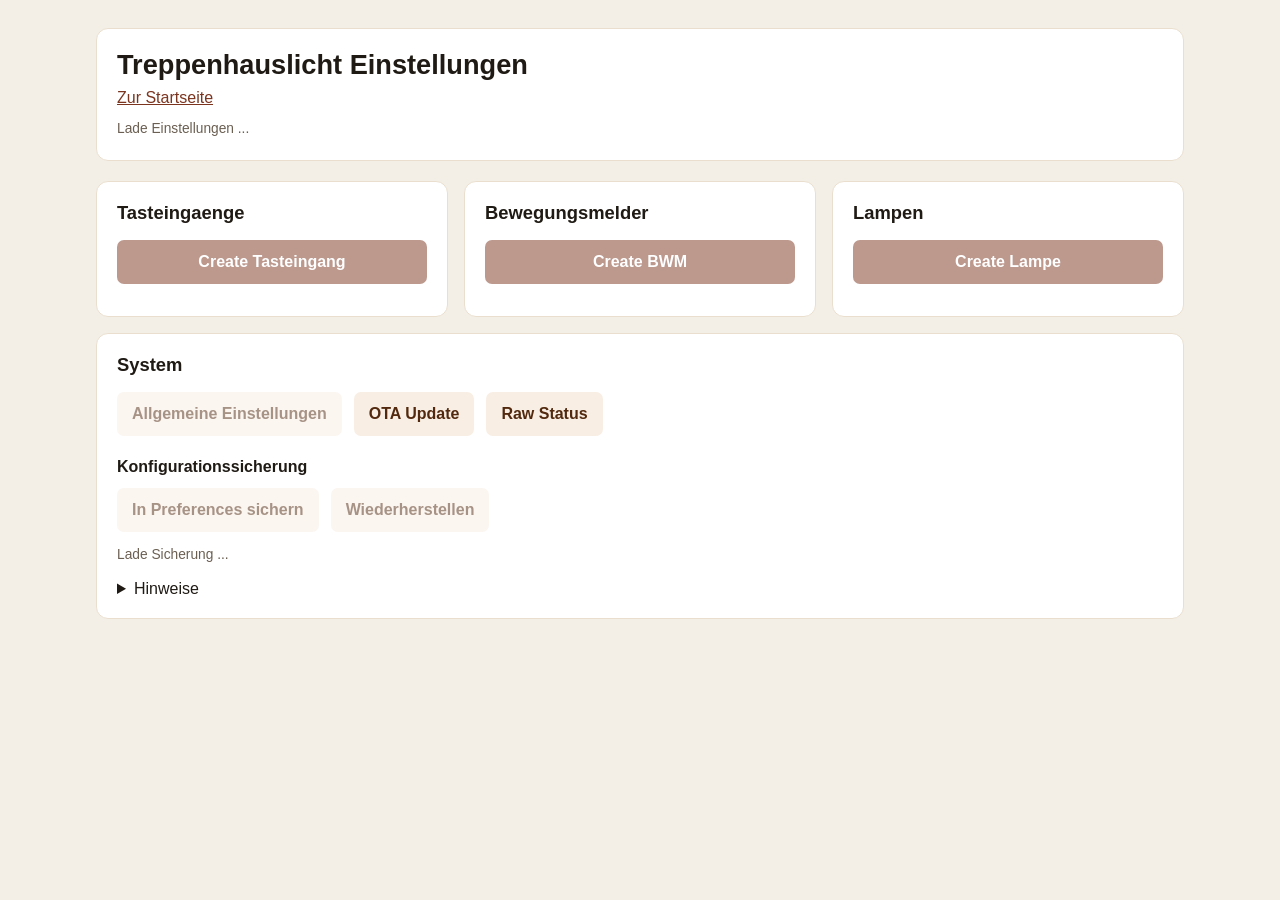
==== commit 18a8e3c5: "feat: add configuration backup and restore functionality - Introduced new API endpoints for configur" ====
--- a/data/settings.html
+++ b/data/settings.html
@@ -3,7 +3,7 @@
   <head>
     <meta charset="utf-8">
     <meta name="viewport" content="width=device-width,initial-scale=1,viewport-fit=cover">
-    <meta name="theme-color" content="#7b341e">
+    <meta name="theme-color" content="#181a1b">
     <meta name="apple-mobile-web-app-capable" content="yes">
     <meta name="apple-mobile-web-app-title" content="Treppenlicht">
     <title>Treppenhauslicht Einstellungen</title>
@@ -77,12 +77,12 @@
         .detail-actions > .actions button { flex: 1; }
       }
     </style>
+    <link rel="stylesheet" href="/theme.css">
   </head>
   <body>
     <main class="wrap">
       <header class="card">
         <h1>Treppenhauslicht Einstellungen</h1>
-        <p class="lead">Eingaenge und Lampen verwalten</p>
         <a href="/">Zur Startseite</a>
         <p id="saveResult" class="notice hint" role="status" aria-live="polite">Lade Einstellungen ...</p>
         <p id="statusError" class="notice err" role="status" hidden></p>
@@ -113,7 +113,16 @@
             <a class="link-button" href="/update">OTA Update</a>
             <a class="link-button" href="/status">Raw Status</a>
           </div>
-          <p class="hint">Zeitfenster, Nachlauf, Polling-Intervall und NTP sind unter Allgemeine Einstellungen zu finden.</p>
+          <h3>Konfigurationssicherung</h3>
+          <div class="actions">
+            <button class="ghost" id="backupBtn" type="button" disabled>In Preferences sichern</button>
+            <button class="ghost" id="restoreBtn" type="button" disabled>Wiederherstellen</button>
+          </div>
+          <p class="hint" id="backupStatus" role="status">Lade Sicherung ...</p>
+          <details>
+            <summary>Hinweise</summary>
+            <p class="hint">Die Sicherung bleibt bei einem reinen LittleFS-Update erhalten. Wiederherstellen ersetzt die aktuelle Konfiguration und schaltet Lampen AUS. Nur manuelle Wiederherstellung; ein vollstaendiges Loeschen des Flashs oder Aendern der NVS-Partition kann die Sicherung entfernen. Erneutes Sichern ersetzt die bisherige Sicherung.</p>
+          </details>
         </section>
       </section>
 
@@ -123,7 +132,8 @@
         <p class="hint" id="detailHint"></p>
         <form id="elementForm">
           <fieldset id="detailFields"></fieldset>
-          <p id="detailStatus" class="hint" role="status"></p>
+          <p id="detailError" class="err" role="status" hidden></p>
+          <details id="detailDiagnostics"><summary>Statusdetails</summary><p id="detailStatus" class="hint" role="status"></p></details>
           <div class="actions detail-actions">
             <div class="actions">
               <button class="primary" id="saveBtn" type="submit">Speichern</button>
